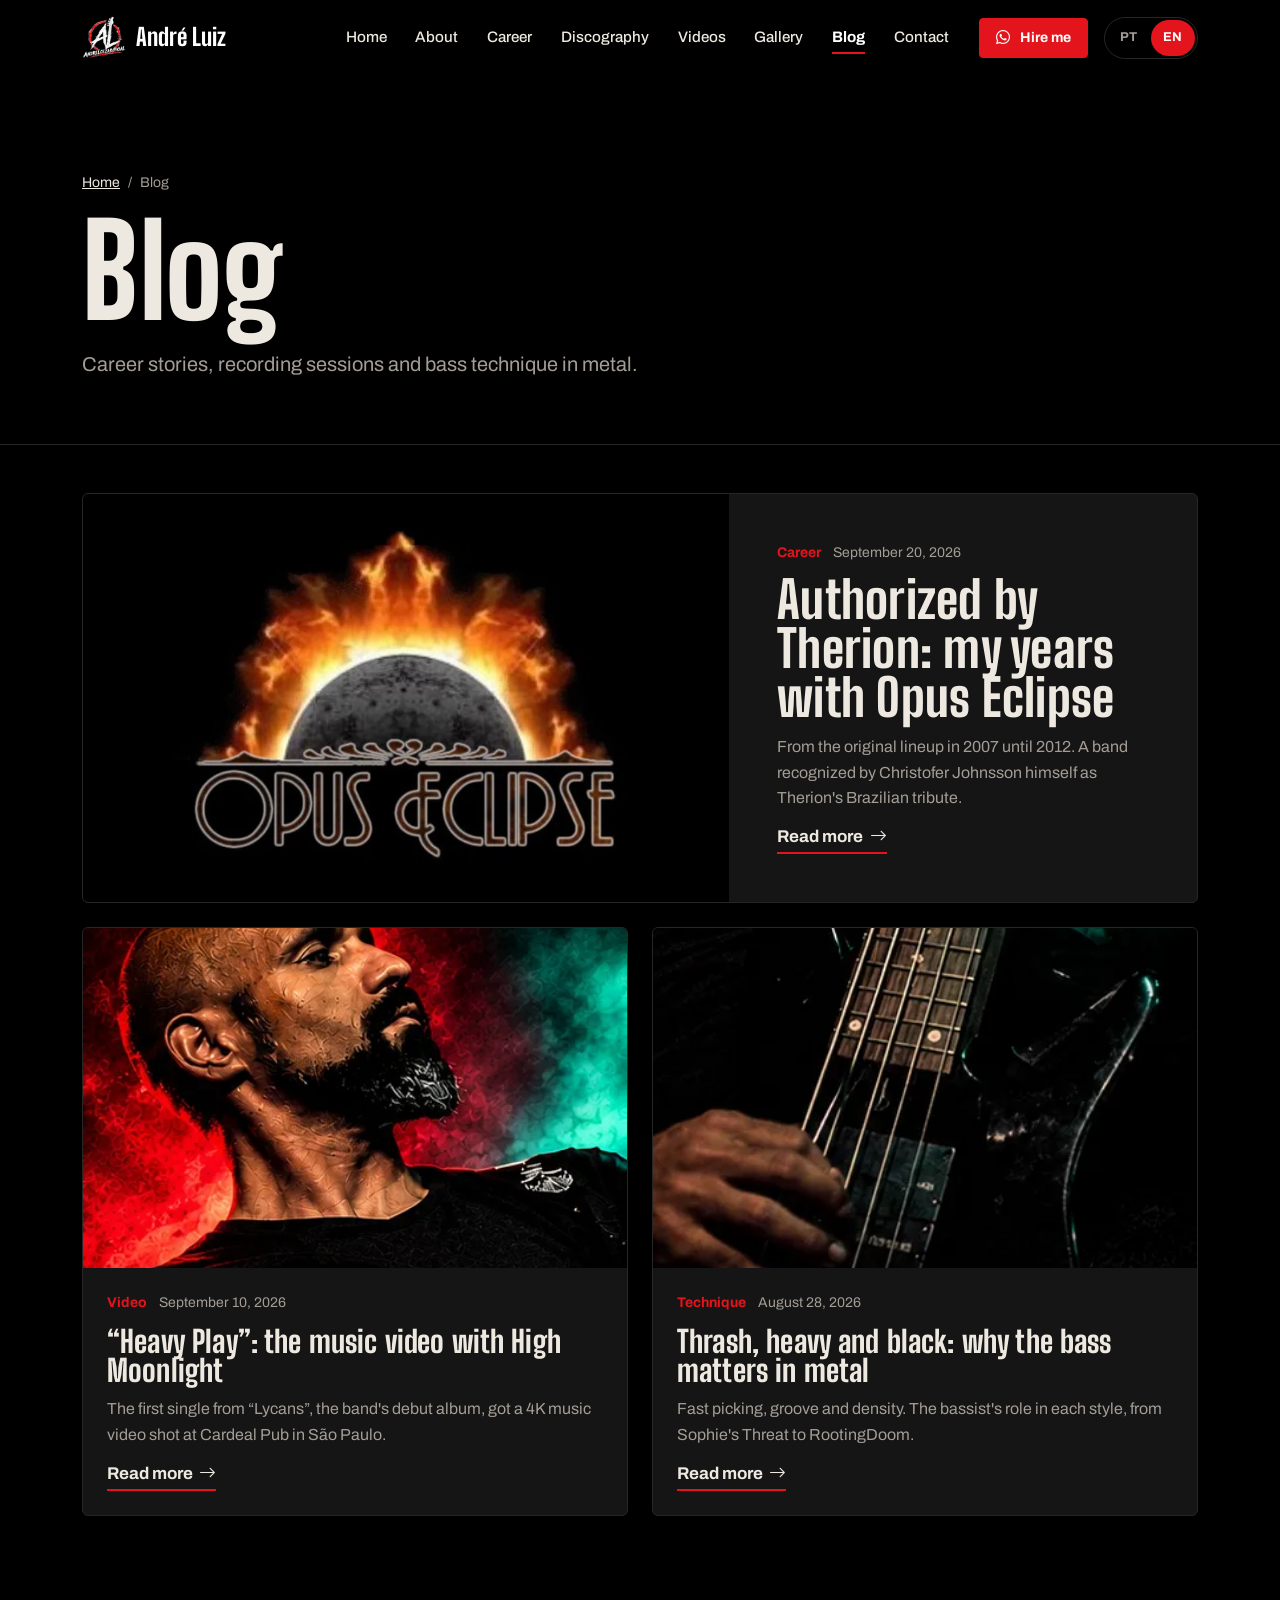
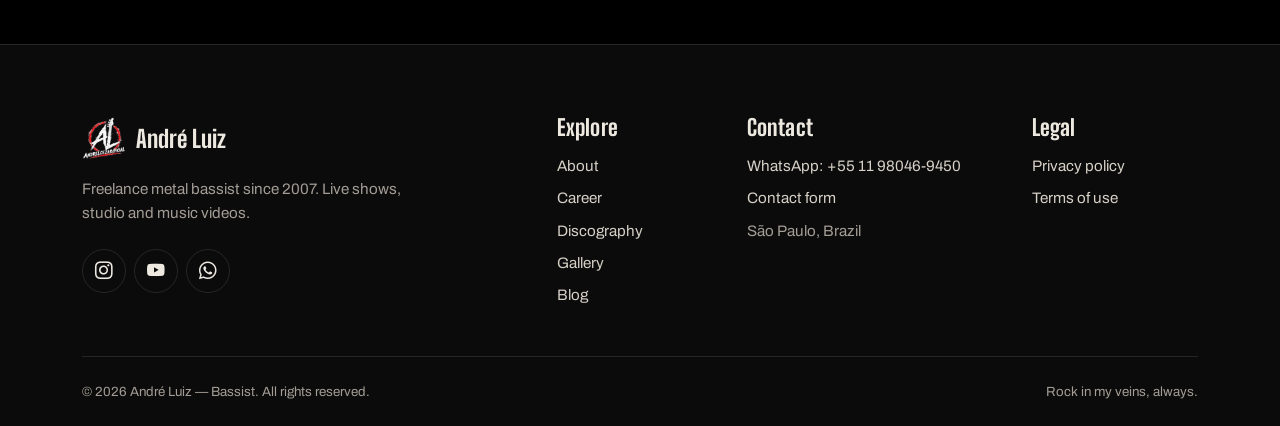
==== pages/blog.html @ c49b1505 "Opus Eclipse: gravações no Palco MP3 - Card "The Lost Horizon" ganha o botão "Ouvir no Palco MP3" / " ====
<!doctype html>
<html lang="pt-BR" data-bs-theme="dark" class="no-js">
<head>
<meta charset="utf-8">
<meta name="viewport" content="width=device-width, initial-scale=1, viewport-fit=cover">
<script>/* idioma: esconde a página só até a tradução terminar (evita piscar em português) */
(function(){try{var q=new URLSearchParams(location.search).get("lang"),s=null;try{s=localStorage.getItem("al-lang")}catch(e){}var l=q||s||((navigator.language||"").toLowerCase().indexOf("pt")===0?"pt":"en");if(l==="en"){var h=document.documentElement;h.lang="en";h.classList.add("i18n-pendente");setTimeout(function(){h.classList.remove("i18n-pendente")},2500)}}catch(e){}})();</script>
<title>Blog | André Luiz — Baixista</title>
<meta name="description" content="Histórias, bastidores e técnica de contrabaixo no metal, por André Luiz.">
<meta name="theme-color" content="#000000">
<meta name="referrer" content="strict-origin-when-cross-origin">
<link rel="canonical" href="https://www.seudominio.com.br/pages/blog.html">
<meta property="og:type" content="website">
<meta property="og:locale" content="pt_BR">
<meta property="og:site_name" content="André Luiz — Baixista">
<meta property="og:title" content="Blog | André Luiz — Baixista">
<meta property="og:description" content="Histórias, bastidores e técnica de contrabaixo no metal, por André Luiz.">
<meta property="og:url" content="https://www.seudominio.com.br/pages/blog.html">
<meta property="og:image" content="https://www.seudominio.com.br/assets/images/og-image.jpg">
<meta property="og:image:width" content="1200">
<meta property="og:image:height" content="630">
<meta name="twitter:card" content="summary_large_image">
<link rel="icon" type="image/png" href="../assets/icons/favicon.png">
<link rel="apple-touch-icon" href="../assets/icons/apple-touch-icon.png">
<link rel="stylesheet" href="../assets/vendor/bootstrap/bootstrap.min.css">
<link rel="stylesheet" href="../assets/vendor/bootstrap-icons/bootstrap-icons.min.css">
<link rel="preconnect" href="https://fonts.googleapis.com">
<link rel="preconnect" href="https://fonts.gstatic.com" crossorigin>
<link rel="stylesheet" href="https://fonts.googleapis.com/css2?family=Archivo:wght@400;500;600;700&family=Big+Shoulders+Display:wght@700;800;900&display=swap">
<link rel="stylesheet" href="../assets/css/style.css?v=20261010">
</head>
<body data-pagina="blog" data-base="../">
<a class="pular btn btn-primary" href="#conteudo">Pular para o conteúdo</a>
<nav class="navbar navbar-expand-xl fixed-top navbar-al" aria-label="Principal">
  <div class="container">
    <a class="navbar-brand" href="../index.html" aria-label="André Luiz, baixista — página inicial">
      <img src="../assets/images/logo-al-120.webp" alt="" width="44" height="44">André Luiz
    </a>
    <div class="idioma" role="group" aria-label="Idioma / Language" translate="no">
      <button type="button" data-lang="pt" lang="pt-BR" title="Português">PT</button><button type="button" data-lang="en" lang="en" title="English">EN</button>
    </div>
    <button class="navbar-toggler" type="button" data-bs-toggle="offcanvas" data-bs-target="#menu" aria-controls="menu" aria-label="Abrir menu">
      <span class="navbar-toggler-icon"></span>
    </button>
    <div class="offcanvas offcanvas-end" tabindex="-1" id="menu" aria-labelledby="menu-titulo">
      <div class="offcanvas-header">
        <h2 class="offcanvas-title h4" id="menu-titulo">Menu</h2>
        <button type="button" class="btn-close btn-close-white" data-bs-dismiss="offcanvas" aria-label="Fechar menu"></button>
      </div>
      <div class="offcanvas-body align-items-xl-center">
        <ul class="navbar-nav ms-xl-auto">
            <li class="nav-item"><a class="nav-link" href="../index.html#inicio">Início</a></li>
            <li class="nav-item"><a class="nav-link" href="../index.html#sobre">Sobre</a></li>
            <li class="nav-item"><a class="nav-link" href="../index.html#carreira">Carreira</a></li>
            <li class="nav-item"><a class="nav-link" href="../index.html#discografia">Discografia</a></li>
            <li class="nav-item"><a class="nav-link" href="../index.html#videos">Vídeos</a></li>
            <li class="nav-item"><a class="nav-link" href="../pages/galeria.html">Galeria</a></li>
            <li class="nav-item"><a class="nav-link active" href="../pages/blog.html" aria-current="page">Blog</a></li>
            <li class="nav-item"><a class="nav-link" href="../pages/contato.html">Contato</a></li>
        </ul>
        <a class="btn btn-primary btn-sm ms-xl-3 mt-4 mt-xl-0" data-whatsapp href="https://wa.me/5511980469450" target="_blank" rel="noopener"><i class="bi bi-whatsapp" aria-hidden="true"></i>Contratar</a>
      </div>
    </div>
  </div>
</nav>
<main id="conteudo">
<section class="pagina-topo">
  <div class="container">
    <nav aria-label="Você está em"><ol class="breadcrumb mb-3"><li class="breadcrumb-item"><a href="../index.html">Início</a></li><li class="breadcrumb-item active" aria-current="page">Blog</li></ol></nav>
    <h1>Blog</h1>
    <p class="lead text-secondary mt-3 mb-0" style="max-width:560px">Trajetória, bastidores de gravação e técnica de baixo no metal.</p>
  </div>
</section>
<section class="section-pad pt-5"><div class="container"><div class="row g-4" data-posts></div></div></section>
<section class="section-pad" data-artigo hidden><div class="container"></div></section>
</main>
<footer class="footer pt-5 pb-4">
  <div class="container pt-4">
    <div class="row gx-4 gy-5">
      <div class="col-lg-4">
        <a class="navbar-brand text-decoration-none" href="../index.html"><img src="../assets/images/logo-al-120.webp" alt="" width="44" height="44" loading="lazy">André Luiz</a>
        <p class="text-secondary mt-3 mb-0" style="max-width:320px">Baixista freelancer de metal desde 2007. Shows, estúdio e videoclipes.</p>
        <div class="redes d-flex gap-2 mt-4" data-redes></div>
      </div>
      <div class="col-6 col-lg-2 offset-lg-1">
        <h2>Navegue</h2>
        <ul class="list-unstyled d-grid gap-2 mb-0">
          <li><a href="../index.html#sobre">Sobre</a></li>
          <li><a href="../index.html#carreira">Carreira</a></li>
          <li><a href="../index.html#discografia">Discografia</a></li>
          <li><a href="../pages/galeria.html">Galeria</a></li>
          <li><a href="../pages/blog.html">Blog</a></li>
        </ul>
      </div>
      <div class="col-6 col-lg-3">
        <h2>Contato</h2>
        <ul class="list-unstyled d-grid gap-2 mb-0">
          <li><a data-whatsapp href="https://wa.me/5511980469450" target="_blank" rel="noopener">WhatsApp: +55 11 98046-9450</a></li>
          <li><a href="../pages/contato.html">Formulário de contato</a></li>
          <li class="text-secondary">São Paulo, SP</li>
        </ul>
      </div>
      <div class="col-6 col-lg-2">
        <h2>Legal</h2>
        <ul class="list-unstyled d-grid gap-2 mb-0">
          <li><a href="../pages/privacidade.html">Política de privacidade</a></li>
          <li><a href="../pages/termos.html">Termos de uso</a></li>
        </ul>
      </div>
    </div>
    <div class="d-flex flex-wrap justify-content-between gap-3 mt-5 pt-4 border-top text-secondary small">
      <span>© <span data-ano>2026</span> André Luiz — Baixista. Todos os direitos reservados.</span>
      <span>Rock na veia, sempre.</span>
    </div>
  </div>
</footer>
<button class="topo" type="button" aria-label="Voltar ao topo"><i class="bi bi-arrow-up" aria-hidden="true"></i></button>

<script src="../assets/vendor/bootstrap/bootstrap.bundle.min.js" defer></script>
<script src="../assets/js/i18n.js?v=20261010" defer></script>
<script src="../assets/js/data.js?v=20261010" defer></script>
<script src="../assets/js/script.js?v=20261010" defer></script>
</body>
</html>
---- assets/css/style.css ----
/* =========================================================
   André Luiz — Baixista | tema sobre Bootstrap 5.3
   Troque cores e fontes em :root. O resto herda daqui.
   ========================================================= */
:root,
[data-bs-theme="dark"] {
  --al-vermelho: #e3141b;
  --al-vermelho-escuro: #b00e14;
  --al-osso: #ede8e0;
  --al-cinza: #a39d95;
  --al-preto: #000000;
  --al-grafite: #0b0b0b;
  --al-grafite-2: #151515;
  --al-linha: #262626;
  --al-verde: #1fa393;
  --al-display: "Big Shoulders Display", "Arial Narrow", Impact, sans-serif;
  --al-texto: "Archivo", "Helvetica Neue", Helvetica, Arial, sans-serif;

  /* mapeamento para o Bootstrap */
  --bs-body-bg: var(--al-preto);
  --bs-body-bg-rgb: 0, 0, 0;
  --bs-body-color: var(--al-osso);
  --bs-body-color-rgb: 237, 232, 224;
  --bs-body-font-family: var(--al-texto);
  --bs-body-font-size: 1.0625rem;
  --bs-body-line-height: 1.6;
  --bs-secondary-color: var(--al-cinza);
  --bs-tertiary-bg: var(--al-grafite-2);
  --bs-border-color: var(--al-linha);
  --bs-primary: var(--al-vermelho);
  --bs-primary-rgb: 227, 20, 27;
  --bs-link-color: var(--al-osso);
  --bs-link-color-rgb: 237, 232, 224;
  --bs-link-hover-color: var(--al-vermelho);
  --bs-link-hover-color-rgb: 227, 20, 27;
  --bs-border-radius: .25rem;
  --bs-border-radius-lg: .375rem;
  --bs-focus-ring-color: rgba(227, 20, 27, .45);
  --bs-form-invalid-color: #ff8a8e;
  --bs-form-invalid-border-color: #ff5a5f;
  --bs-form-valid-color: #5fd1c3;
  --bs-form-valid-border-color: var(--al-verde);
  --al-header-h: 76px;
  --al-ease: cubic-bezier(.2, .7, .2, 1);
}

html { scroll-padding-top: calc(var(--al-header-h) + 8px); }
body { overflow-x: hidden; -webkit-font-smoothing: antialiased; }
img, video { max-width: 100%; height: auto; }
body.modal-open { padding-right: 0 !important; }
h1, h2, h3, h4, h5, .display-font { font-family: var(--al-display); font-weight: 800; line-height: .95; letter-spacing: .005em; }
.text-secondary { color: var(--al-cinza) !important; }
.text-vermelho { color: var(--al-vermelho) !important; }
.bg-grafite { background: var(--al-grafite) !important; }
.section-pad { padding-block: clamp(4.5rem, 10vw, 8rem); }
.titulo-secao { font-size: clamp(2.75rem, 7vw, 5.25rem); }
.traco { display: block; width: 88px; height: 6px; background: var(--al-vermelho); transform: skewX(-24deg); margin-bottom: 1.25rem; }
.lead { font-size: clamp(1.05rem, 1.6vw, 1.25rem); font-weight: 400; color: #d6d0c7; }
.pular { position: absolute; left: 1rem; top: -60px; z-index: 2000; }
.pular:focus { top: .75rem; }

/* ---------- Botões ---------- */
.btn { --bs-btn-padding-y: .8rem; --bs-btn-padding-x: 1.5rem; --bs-btn-font-weight: 700; --bs-btn-border-radius: var(--bs-border-radius); display: inline-flex; align-items: center; justify-content: center; gap: .6rem; min-height: 50px; }
.btn-sm { min-height: 40px; --bs-btn-padding-y: .45rem; --bs-btn-padding-x: 1rem; }
.btn-primary {
  --bs-btn-bg: var(--al-vermelho); --bs-btn-border-color: var(--al-vermelho);
  --bs-btn-hover-bg: var(--al-vermelho-escuro); --bs-btn-hover-border-color: var(--al-vermelho-escuro);
  --bs-btn-active-bg: #8f0b10; --bs-btn-active-border-color: #8f0b10;
  --bs-btn-focus-shadow-rgb: 227, 20, 27; --bs-btn-color: #fff; --bs-btn-hover-color: #fff; --bs-btn-active-color: #fff;
}
.btn-outline-light { --bs-btn-color: var(--al-osso); --bs-btn-border-color: var(--al-osso); --bs-btn-hover-bg: var(--al-osso); --bs-btn-hover-color: #000; --bs-btn-hover-border-color: var(--al-osso); }
.btn-dark { --bs-btn-bg: #000; --bs-btn-border-color: #000; --bs-btn-hover-bg: #1a1a1a; --bs-btn-hover-border-color: #1a1a1a; }
.link-seta { font-weight: 700; text-decoration: none; border-bottom: 2px solid var(--al-vermelho); padding-bottom: 2px; display: inline-flex; align-items: center; gap: .4rem; }
.link-seta .bi { transition: transform .25s var(--al-ease); }
.link-seta:hover .bi { transform: translateX(4px); }

/* ---------- Navbar ---------- */
.navbar-al { height: var(--al-header-h); transition: background .4s, border-color .4s, height .4s; border-bottom: 1px solid transparent; }
.navbar-al.rolado { --al-header-h: 64px; background: rgba(0, 0, 0, .9); border-color: var(--al-linha); }
/* O desfoque fica num pseudo-elemento: backdrop-filter direto na navbar prende o
   menu lateral (position: fixed) à altura da barra, e os links somem no celular. */
.navbar-al::before { content: ""; position: absolute; inset: 0; z-index: -1; pointer-events: none; opacity: 0; transition: opacity .4s; backdrop-filter: blur(10px); -webkit-backdrop-filter: blur(10px); }
.navbar-al.rolado::before { opacity: 1; }
.navbar-brand { display: flex; align-items: center; gap: .6rem; font-family: var(--al-display); font-weight: 800; font-size: 1.5rem; }
.navbar-brand img { width: 44px; height: 44px; object-fit: contain; }
.navbar-al .nav-link { position: relative; font-weight: 500; font-size: .95rem; color: var(--al-osso); padding-inline: .9rem !important; }
.navbar-al .nav-link::after { content: ""; position: absolute; left: .9rem; right: .9rem; bottom: .2rem; height: 2px; background: var(--al-vermelho); transform: scaleX(0); transform-origin: left; transition: transform .4s var(--al-ease); }
.navbar-al .nav-link:hover::after, .navbar-al .nav-link.active::after { transform: scaleX(1); }
.navbar-al .nav-link.active { color: #fff; font-weight: 700; }
.navbar-toggler { border-color: var(--al-linha); padding: .6rem .7rem; }
.navbar-toggler:focus { box-shadow: 0 0 0 .2rem var(--bs-focus-ring-color); }
.offcanvas { --bs-offcanvas-bg: var(--al-grafite); --bs-offcanvas-width: min(360px, 88vw); border-left: 1px solid var(--al-linha); }
@media (max-width: 1199.98px) { /* mesmo ponto de quebra do navbar-expand-xl */
  .offcanvas .nav-link { font-family: var(--al-display); font-size: 2rem; font-weight: 800; padding: .3rem 0 !important; }
  .offcanvas .nav-link::after { left: 0; right: auto; width: 60px; bottom: 0; }
}

/* ---------- Seletor de idioma ---------- */
.idioma { display: inline-flex; margin-left: auto; margin-right: .75rem; border: 1px solid var(--al-linha); border-radius: 999px; padding: 2px; }
.idioma button { border: 0; background: transparent; color: var(--al-cinza); font-size: .8rem; font-weight: 700; letter-spacing: .06em; padding: .35rem .7rem; min-width: 44px; min-height: 36px; border-radius: 999px; transition: background .2s, color .2s; }
.idioma button:hover { color: #fff; }
.idioma button[aria-pressed="true"] { background: var(--al-vermelho); color: #fff; }
.idioma button:focus-visible { outline: 2px solid var(--al-osso); outline-offset: 2px; }
@media (min-width: 1200px) { .idioma { order: 3; margin: 0 0 0 1rem; } }
.navbar-al > .container { flex-wrap: nowrap; }
@media (max-width: 419.98px) {
  .navbar-brand { font-size: 1.2rem; gap: .45rem; margin-right: 0; }
  .navbar-brand img { width: 36px; height: 36px; }
  .idioma { margin-right: .5rem; }
  .idioma button { min-width: 38px; padding: .3rem .5rem; }
  .navbar-toggler { padding: .5rem .55rem; }
}
/* com o inglês ativo, a página só aparece depois de traduzida (i18n.js) */
.i18n-pendente body { opacity: 0; }

/* ---------- Hero ---------- */
.hero { position: relative; min-height: 100vh; display: flex; align-items: center; overflow: hidden; padding: calc(var(--al-header-h) + 2.5rem) 0 5rem; }
@supports (min-height: 100svh) { .hero { min-height: 100svh; } }
.hero__fundo { position: absolute; inset: -8% 0 -8% 32%; will-change: transform; }
.hero__fundo img { width: 100%; height: 100%; object-fit: cover; object-position: 30% 20%; }
.hero__overlay { position: absolute; inset: 0; background: linear-gradient(90deg, #000 30%, rgba(0,0,0,.82) 50%, rgba(0,0,0,.15) 78%, rgba(0,0,0,.45) 100%), linear-gradient(0deg, #000 0%, rgba(0,0,0,0) 32%); }
.hero__conteudo { position: relative; z-index: 2; max-width: 700px; }
.hero__titulo { font-size: clamp(4.75rem, 15vw, 12.5rem); font-weight: 900; line-height: .82; text-transform: uppercase; margin: 0; }
.hero__titulo span { display: block; }
.hero__sub { font-family: var(--al-display); font-weight: 700; font-size: clamp(1.35rem, 3vw, 1.9rem); letter-spacing: .5em; margin: 1.1rem 0 1.5rem; }
.hero__risco { position: absolute; left: -5%; bottom: 5%; width: 48%; height: 18px; background: var(--al-vermelho); transform: skewX(-30deg) rotate(-4deg); clip-path: polygon(0 40%, 100% 0, 98% 100%, 3% 80%); }
.agora-tocando { display: inline-flex; align-items: center; gap: .75rem; padding: .5rem 1rem .5rem .6rem; border: 1px solid var(--al-linha); border-radius: 999px; background: rgba(21,21,21,.75); backdrop-filter: blur(6px); text-decoration: none; font-size: .9rem; margin-bottom: 1.75rem; transition: border-color .2s; }
.agora-tocando:hover { border-color: var(--al-vermelho); color: var(--al-osso); }
.agora-tocando strong { font-weight: 700; }
.eq { display: inline-flex; align-items: flex-end; gap: 3px; width: 26px; height: 26px; padding: 5px; border-radius: 50%; background: var(--al-vermelho); }
.eq i { display: block; width: 3px; background: #fff; border-radius: 1px; animation: eq 1s ease-in-out infinite; }
.eq i:nth-child(1) { height: 60%; animation-delay: -.2s; } .eq i:nth-child(2) { height: 100%; animation-delay: -.5s; } .eq i:nth-child(3) { height: 40%; animation-delay: -.8s; }
@keyframes eq { 0%, 100% { transform: scaleY(.35); } 50% { transform: scaleY(1); } }
.eq i { transform-origin: bottom; }
.entra { opacity: 0; transform: translateY(24px); animation: entrar .8s var(--al-ease) forwards; }
.entra:nth-child(2) { animation-delay: .12s; } .entra:nth-child(3) { animation-delay: .22s; } .entra:nth-child(4) { animation-delay: .32s; } .entra:nth-child(5) { animation-delay: .42s; }
@keyframes entrar { to { opacity: 1; transform: none; } }
.hero__rolar { position: absolute; bottom: 1.75rem; left: 50%; transform: translateX(-50%); z-index: 2; width: 28px; height: 44px; border: 2px solid var(--al-cinza); border-radius: 14px; }
.hero__rolar::after { content: ""; position: absolute; top: 8px; left: 50%; width: 4px; height: 8px; margin-left: -2px; background: var(--al-vermelho); border-radius: 2px; animation: rolar 1.8s var(--al-ease) infinite; }
@keyframes rolar { 0% { opacity: 0; transform: translateY(0); } 30% { opacity: 1; } 100% { opacity: 0; transform: translateY(14px); } }
@media (max-width: 767.98px) {
  .hero { align-items: flex-end; }
  .hero__fundo { inset: 0 0 30% 0; }
  .hero__overlay { background: linear-gradient(0deg, #000 40%, rgba(0,0,0,.55) 70%, rgba(0,0,0,.3) 100%); }
  .hero__risco { width: 80%; bottom: 2%; }
  .hero__rolar { display: none; }
  .hero .btn { width: 100%; }
}

/* ---------- Números ---------- */
.numeros { border-block: 1px solid var(--al-linha); background: var(--al-grafite); }
.numero { padding: 2rem 1rem; text-align: left; }
.numero strong { display: block; font-family: var(--al-display); font-weight: 900; font-size: clamp(2.75rem, 5vw, 4rem); line-height: .9; }
.numero span { font-size: .95rem; color: var(--al-cinza); }
.numeros .col + .col .numero { border-left: 1px solid var(--al-linha); padding-left: 1.5rem; }
@media (max-width: 767.98px) { .numeros .col:nth-child(3) .numero { border-left: 0; padding-left: 1rem; } .numeros .col:nth-child(n+3) .numero { border-top: 1px solid var(--al-linha); } }

/* ---------- Sobre ---------- */
.retrato { position: relative; max-width: 460px; width: calc(100% - 32px); margin-inline: auto; }
.retrato img { width: 100%; aspect-ratio: 1; object-fit: cover; border-radius: 50%; }
.retrato::before { content: ""; position: absolute; inset: -14px; border-radius: 50%; border: 2px dashed rgba(227, 20, 27, .5); }
.selo-therion { display: flex; gap: 1rem; align-items: flex-start; padding: 1.25rem 1.4rem; border: 1px solid var(--al-linha); border-left: 0; background: linear-gradient(90deg, rgba(227,20,27,.14), transparent 70%); border-radius: var(--bs-border-radius); }
.selo-therion .bi { font-size: 1.8rem; color: var(--al-vermelho); line-height: 1; }

/* ---------- Linha do tempo ---------- */
.timeline { position: relative; list-style: none; margin: 0; padding: 0; }
.timeline::before { content: ""; position: absolute; top: .5rem; bottom: .5rem; left: 11px; width: 2px; background: linear-gradient(var(--al-vermelho), var(--al-linha)); }
.timeline li { position: relative; padding-left: 3rem; padding-bottom: 2.25rem; }
.timeline li:last-child { padding-bottom: 0; }
.timeline li::before { content: ""; position: absolute; left: 4px; top: .35rem; width: 16px; height: 16px; border-radius: 50%; background: #000; border: 3px solid var(--al-vermelho); }
.timeline__quando { font-family: var(--al-display); font-weight: 800; font-size: 1.15rem; color: var(--al-vermelho); letter-spacing: .02em; }
.timeline h3 { font-size: 2rem; margin: .2rem 0 .4rem; }
.timeline p { color: var(--al-cinza); margin: 0; max-width: 560px; }
@media (min-width: 992px) {
  .timeline::before { left: 50%; margin-left: -1px; }
  .timeline li { width: 50%; padding-left: 0; padding-right: 3rem; text-align: right; }
  .timeline li::before { left: auto; right: -8px; }
  .timeline li:nth-child(even) { margin-left: 50%; padding-left: 3rem; padding-right: 0; text-align: left; }
  .timeline li:nth-child(even)::before { right: auto; left: -8px; }
  .timeline li:nth-child(odd) p { margin-left: auto; }
}

/* ---------- Discografia ---------- */
.lancamento { height: 100%; background: var(--al-grafite-2); border: 1px solid var(--al-linha); border-radius: var(--bs-border-radius-lg); overflow: hidden; display: flex; flex-direction: column; transition: border-color .2s, transform .4s var(--al-ease); }
.lancamento:hover { border-color: #4a4a4a; transform: translateY(-4px); }
.capa { position: relative; aspect-ratio: 1; overflow: hidden; background: var(--cor, #222); }
.capa__disco { position: absolute; top: 12%; right: 6%; width: 76%; aspect-ratio: 1; border-radius: 50%; background: repeating-radial-gradient(circle, #111 0 2px, #1c1c1c 2px 4px); box-shadow: 0 10px 30px rgba(0,0,0,.6); transition: transform .7s var(--al-ease); }
.capa__disco::after { content: ""; position: absolute; inset: 36%; border-radius: 50%; background: var(--al-vermelho); box-shadow: inset 0 0 0 6px rgba(0,0,0,.25); }
.capa__disco::before { content: ""; position: absolute; inset: 48.5%; border-radius: 50%; background: #000; z-index: 1; }
.capa--foto img { width: 100%; height: 100%; object-fit: cover; display: block; transition: transform .7s var(--al-ease); }
.lancamento:hover .capa--foto img { transform: scale(1.04); }
.lancamento:hover .capa__disco { transform: translateX(14%) rotate(40deg); }
.capa__frente { position: absolute; inset: 0 30% 0 0; background: linear-gradient(160deg, var(--cor, #333), #050505 85%); padding: 1.25rem; display: flex; flex-direction: column; justify-content: space-between; box-shadow: 12px 0 30px rgba(0,0,0,.55); z-index: 1; }
.capa__frente .bi { font-size: 1.6rem; color: rgba(255,255,255,.85); }
.capa__frente strong { font-family: var(--al-display); font-weight: 900; font-size: clamp(2rem, 3.2vw, 2.6rem); line-height: .9; text-transform: uppercase; }
.capa__frente small { color: rgba(237,232,224,.75); font-size: .8rem; }
.lancamento__corpo { padding: 1.5rem; display: flex; flex-direction: column; gap: .6rem; flex: 1; }
.lancamento__meta { display: flex; gap: .5rem; flex-wrap: wrap; }
.badge-al { background: rgba(227,20,27,.15); color: #ff8a8e; border: 1px solid rgba(227,20,27,.35); font-weight: 600; font-size: .78rem; padding: .35em .65em; border-radius: 999px; }
.badge-ano { background: transparent; color: var(--al-cinza); border: 1px solid var(--al-linha); font-weight: 500; font-size: .78rem; padding: .35em .65em; border-radius: 999px; }
.lancamento h3 { font-size: 2rem; margin: .2rem 0 0; }
.lancamento p { color: var(--al-cinza); font-size: .95rem; flex: 1; margin: 0; }
.lancamento .btn { align-self: flex-start; }

/* ---------- Estilos (faixa) ---------- */
.generos { padding-block: clamp(3.5rem, 8vw, 6rem); overflow: hidden; border-block: 1px solid var(--al-linha); }
.generos__linha { display: flex; gap: .3em; white-space: nowrap; font-family: var(--al-display); font-weight: 900; font-size: clamp(4.5rem, 13vw, 11rem); line-height: .9; text-transform: uppercase; will-change: transform; }
.generos__linha .vazado { color: transparent; -webkit-text-stroke: 2px var(--al-vermelho); }
.generos__linha .verm { color: var(--al-vermelho); }

/* ---------- Serviços ---------- */
.servico { height: 100%; background: var(--al-grafite-2); border: 1px solid var(--al-linha); border-radius: var(--bs-border-radius-lg); padding: 2rem 1.75rem; display: flex; flex-direction: column; gap: 1rem; transition: transform .45s var(--al-ease), border-color .2s, box-shadow .45s; }
.servico:hover { transform: translateY(-6px); border-color: var(--al-vermelho); box-shadow: 0 18px 40px -20px rgba(227,20,27,.45); }
.servico__icone { width: 56px; height: 56px; border-radius: 50%; display: grid; place-items: center; background: rgba(227,20,27,.12); color: var(--al-vermelho); font-size: 1.5rem; transition: transform .45s var(--al-ease), background .2s, color .2s; }
.servico:hover .servico__icone { transform: rotate(-10deg) scale(1.08); background: var(--al-vermelho); color: #fff; }
.servico h3 { font-size: 1.9rem; margin: 0; }
.servico p { color: var(--al-cinza); font-size: 1rem; flex: 1; margin: 0; }

/* ---------- Depoimentos ---------- */
.depoimento { height: 100%; margin: 0; background: var(--al-grafite-2); border: 1px solid var(--al-linha); border-left: 3px solid var(--al-vermelho); border-radius: var(--bs-border-radius-lg); padding: 2rem 1.75rem; display: flex; flex-direction: column; gap: 1.25rem; }
.depoimentos--unico > .col { max-width: 860px; }
.depoimento__aspas { color: var(--al-vermelho); font-size: 2.5rem; line-height: 1; }
.depoimento blockquote p { font-size: 1.15rem; line-height: 1.6; margin: 0; }
.depoimento__traducao { color: var(--al-cinza); font-size: .95rem; font-style: italic; margin: 0; padding-top: 1rem; border-top: 1px solid var(--al-linha); }
.depoimento__breve { color: var(--al-cinza); font-size: 1.15rem; font-style: italic; margin: 0; }
.depoimento--breve { border-left-style: dashed; }
.depoimento__autor { display: flex; align-items: center; gap: .9rem; margin-top: auto; }
.depoimento__autor img, .depoimento__inicial { width: 56px; height: 56px; border-radius: 50%; object-fit: cover; flex-shrink: 0; }
.depoimento__inicial { display: grid; place-items: center; background: rgba(227,20,27,.12); color: var(--al-vermelho); font-family: var(--al-display); font-weight: 800; font-size: 1.6rem; }

/* ---------- Vídeos ---------- */
.video-capa { position: relative; display: block; width: 100%; aspect-ratio: 16 / 9; overflow: hidden; border: 0; padding: 0; border-radius: var(--bs-border-radius-lg); background: #000; }
.video-capa img { width: 100%; height: 100%; object-fit: cover; opacity: .75; transition: opacity .4s, transform .7s var(--al-ease); }
.video-capa:hover img { opacity: .9; transform: scale(1.03); }
.video-capa .play { position: absolute; left: 50%; top: 50%; transform: translate(-50%, -50%); width: clamp(72px, 9vw, 104px); height: clamp(72px, 9vw, 104px); border-radius: 50%; background: var(--al-vermelho); display: grid; place-items: center; font-size: clamp(2rem, 3.4vw, 2.8rem); color: #fff; transition: transform .45s var(--al-ease), box-shadow .45s; }
.video-capa .play .bi { margin-left: 6%; }
.video-capa:hover .play { transform: translate(-50%, -50%) scale(1.1); box-shadow: 0 0 0 14px rgba(227,20,27,.18); }
.creditos { list-style: none; padding: 0; margin: 0; display: grid; gap: .4rem; font-size: .95rem; }
.creditos span { color: var(--al-cinza); }
.canal { border: 1px solid var(--al-linha); border-radius: var(--bs-border-radius-lg); background: var(--al-grafite-2); padding: 1.75rem 2rem; }
.canal strong { font-family: var(--al-display); font-size: 1.9rem; display: block; }

/* ---------- Galeria ---------- */
.filtros .btn { --bs-btn-padding-y: .4rem; --bs-btn-padding-x: 1.1rem; min-height: 44px; border-radius: 999px; font-weight: 500; }
.filtros .btn[aria-pressed="true"] { background: var(--al-osso); color: #000; border-color: var(--al-osso); font-weight: 700; }
.galeria { display: grid; grid-template-columns: repeat(4, minmax(0, 1fr)); grid-auto-rows: 240px; grid-auto-flow: dense; gap: 12px; }
.foto { position: relative; overflow: hidden; border-radius: var(--bs-border-radius-lg); background: var(--al-grafite-2); padding: 0; border: 0; text-align: left; color: var(--al-osso); }
.foto--alta { grid-row: span 2; } .foto--larga { grid-column: span 2; }
.foto img { width: 100%; height: 100%; object-fit: cover; transition: transform .7s var(--al-ease); }
.foto__info { position: absolute; inset: auto 0 0 0; padding: 1.25rem; background: linear-gradient(0deg, rgba(0,0,0,.9), rgba(0,0,0,0)); transform: translateY(12px); opacity: 0; transition: opacity .4s, transform .4s var(--al-ease); }
.foto__info strong { display: block; font-family: var(--al-display); font-size: 1.6rem; font-weight: 800; }
.foto__info span { font-size: .875rem; color: var(--al-cinza); }
.foto:hover img, .foto:focus-visible img { transform: scale(1.06); }
.foto:hover .foto__info, .foto:focus-visible .foto__info { opacity: 1; transform: none; }
.foto.d-none { display: none; }
@media (hover: none) { .foto__info { opacity: 1; transform: none; } }
@media (max-width: 1199.98px) { .galeria { grid-template-columns: repeat(3, minmax(0, 1fr)); } }
@media (max-width: 767.98px) { .galeria { grid-template-columns: repeat(2, minmax(0, 1fr)); grid-auto-rows: 180px; gap: 8px; } }

/* ---------- Modais ---------- */
.modal-content { background: transparent; border: 0; }
.modal-backdrop { --bs-backdrop-opacity: .94; }
.modal-fechar { position: fixed; top: 1.25rem; right: 1.25rem; z-index: 1060; width: 52px; height: 52px; border-radius: 50%; border: 1px solid var(--al-linha); background: rgba(20,20,20,.85); color: #fff; display: grid; place-items: center; font-size: 1.25rem; transition: background .2s, border-color .2s; }
.modal-fechar:hover { background: var(--al-vermelho); border-color: var(--al-vermelho); }
#lightbox .carousel-item img { max-height: 78vh; width: auto; max-width: 100%; margin-inline: auto; object-fit: contain; border-radius: var(--bs-border-radius); }
#lightbox .carousel-caption { position: static; padding: 1rem 0 0; }
#lightbox .carousel-caption strong { font-family: var(--al-display); font-size: 1.6rem; display: block; }
#lightbox .carousel-caption span { color: var(--al-cinza); font-size: .9rem; }
#lightbox .carousel-control-prev, #lightbox .carousel-control-next { width: 64px; opacity: 1; }
#lightbox .carousel-control-prev-icon, #lightbox .carousel-control-next-icon { width: 52px; height: 52px; border-radius: 50%; background-color: rgba(20,20,20,.85); background-size: 45%; border: 1px solid var(--al-linha); }
#lightbox .carousel-control-prev:hover .carousel-control-prev-icon, #lightbox .carousel-control-next:hover .carousel-control-next-icon { background-color: var(--al-vermelho); }
.ratio iframe, .ratio video { border: 0; }

/* ---------- Blog ---------- */
.post { height: 100%; display: flex; flex-direction: column; background: var(--al-grafite-2); border: 1px solid var(--al-linha); border-radius: var(--bs-border-radius-lg); overflow: hidden; transition: border-color .2s, transform .45s var(--al-ease); }
.post:hover { border-color: #4a4a4a; transform: translateY(-4px); }
.post__capa { aspect-ratio: 16 / 10; overflow: hidden; display: block; }
.post__capa img { width: 100%; height: 100%; object-fit: cover; transition: transform .7s var(--al-ease); }
.post:hover .post__capa img { transform: scale(1.05); }
.post__corpo { padding: 1.5rem; display: flex; flex-direction: column; gap: .75rem; flex: 1; }
.post__meta { display: flex; gap: .75rem; align-items: center; font-size: .875rem; color: var(--al-cinza); }
.post__cat { color: var(--al-vermelho); font-weight: 700; }
.post h3 { font-size: 1.9rem; margin: 0; }
.post p { color: var(--al-cinza); font-size: 1rem; flex: 1; margin: 0; }
@media (min-width: 992px) {
  .post--destaque { flex-direction: row; }
  .post--destaque .post__capa { flex: 0 0 58%; aspect-ratio: auto; min-height: 380px; }
  .post--destaque .post__corpo { padding: 3rem; justify-content: center; }
  .post--destaque h3 { font-size: 3.2rem; }
}
.artigo { max-width: 760px; margin-inline: auto; }
.artigo h1 { font-size: clamp(2.75rem, 7vw, 4.75rem); margin-top: 1rem; }
.artigo__fonte { margin-top: 2.5rem; padding-top: 1rem; border-top: 1px solid var(--al-linha); color: var(--al-cinza); font-size: .9rem; }
.artigo__capa { width: 100%; aspect-ratio: 16 / 9; object-fit: cover; border-radius: var(--bs-border-radius-lg); margin: 2rem 0; }
.artigo__texto { display: flex; flex-direction: column; gap: 1.25rem; font-size: 1.15rem; line-height: 1.75; color: #d6d0c7; }

/* ---------- CTA ---------- */
.cta { position: relative; overflow: hidden; background: var(--al-vermelho); color: #fff; }
.cta::before { content: ""; position: absolute; right: -4%; top: -25%; width: 52%; height: 150%; background: url("../images/logo-al.webp") center / contain no-repeat; opacity: .14; mix-blend-mode: multiply; transform: rotate(-8deg); pointer-events: none; }
.cta h2 { font-size: clamp(3.25rem, 9vw, 7rem); }
.cta .btn-outline-light { --bs-btn-color: #fff; --bs-btn-border-color: #fff; --bs-btn-hover-color: var(--al-vermelho-escuro); --bs-btn-hover-bg: #fff; }
.cta :focus-visible { outline: 2px solid #fff; outline-offset: 3px; }

/* ---------- Formulário ---------- */
.form-control, .form-select { background-color: var(--al-grafite-2); border-color: #3a3a3a; color: var(--al-osso); min-height: 52px; padding: .8rem 1rem; }
.form-control:focus, .form-select:focus { background-color: var(--al-grafite-2); color: var(--al-osso); border-color: var(--al-osso); box-shadow: 0 0 0 .2rem rgba(237,232,224,.15); }
.form-control::placeholder { color: #7c766f; }
.form-label { font-weight: 700; font-size: .95rem; }
.form-check-input { width: 1.25em; height: 1.25em; background-color: var(--al-grafite-2); border-color: #555; }
.form-check-input:checked { background-color: var(--al-vermelho); border-color: var(--al-vermelho); }
textarea.form-control { min-height: 160px; }
.contato-lista a { display: inline-flex; align-items: center; gap: .85rem; text-decoration: none; font-size: 1.1rem; }
.contato-lista a:hover { color: var(--al-vermelho); }
.contato-lista .bi { font-size: 1.35rem; }
.alert { --bs-alert-border-radius: var(--bs-border-radius); }
.alert-info { --bs-alert-bg: var(--al-grafite-2); --bs-alert-border-color: #555; --bs-alert-color: var(--al-osso); }
.alert-success { --bs-alert-bg: rgba(31,163,147,.12); --bs-alert-border-color: var(--al-verde); --bs-alert-color: var(--al-osso); }
.alert-danger { --bs-alert-bg: rgba(255,90,95,.1); --bs-alert-border-color: #ff5a5f; --bs-alert-color: var(--al-osso); }
.alert a { color: #fff; font-weight: 700; }

/* ---------- Footer ---------- */
.footer { background: var(--al-grafite); border-top: 1px solid var(--al-linha); font-size: .95rem; }
.footer h2 { font-size: 1.4rem; margin-bottom: 1rem; }
.footer ul a { text-decoration: none; color: #d6d0c7; }
.footer ul a:hover { color: var(--al-vermelho); }
.redes a { width: 44px; height: 44px; border-radius: 50%; border: 1px solid var(--al-linha); display: grid; place-items: center; font-size: 1.1rem; text-decoration: none; transition: background .2s, border-color .2s; }
.redes a:hover { background: var(--al-vermelho); border-color: var(--al-vermelho); color: #fff; }
.topo { position: fixed; right: 1.25rem; bottom: 1.25rem; z-index: 1020; width: 52px; height: 52px; border-radius: 50%; border: 0; background: var(--al-vermelho); color: #fff; display: grid; place-items: center; font-size: 1.25rem; opacity: 0; visibility: hidden; transform: translateY(12px); transition: opacity .4s, transform .4s var(--al-ease), visibility .4s; }
.topo.visivel { opacity: 1; visibility: visible; transform: none; }

/* ---------- Páginas internas ---------- */
.pagina-topo { padding: calc(var(--al-header-h) + clamp(3.5rem, 8vw, 6rem)) 0 clamp(2.5rem, 6vw, 4rem); border-bottom: 1px solid var(--al-linha); }
.pagina-topo h1 { font-size: clamp(2.75rem, 10vw, 8rem); overflow-wrap: break-word; hyphens: auto; }
.breadcrumb { --bs-breadcrumb-divider-color: var(--al-cinza); --bs-breadcrumb-item-active-color: var(--al-cinza); font-size: .875rem; }
.texto-legal { max-width: 760px; color: #d6d0c7; }
.texto-legal h2 { font-size: 2rem; margin: 2rem 0 .75rem; color: var(--al-osso); }

/* ---------- Scroll reveal ---------- */
.revelar { opacity: 0; transform: translateY(28px); transition: opacity .7s var(--al-ease), transform .7s var(--al-ease); }
.revelar.visivel { opacity: 1; transform: none; }
.no-js .revelar { opacity: 1; transform: none; }

@media (prefers-reduced-motion: reduce) {
  *, *::before, *::after { animation-duration: .01ms !important; animation-iteration-count: 1 !important; transition-duration: .01ms !important; scroll-behavior: auto !important; }
  .entra, .revelar { opacity: 1; transform: none; }
  .hero__fundo, .generos__linha { transform: none !important; }
}
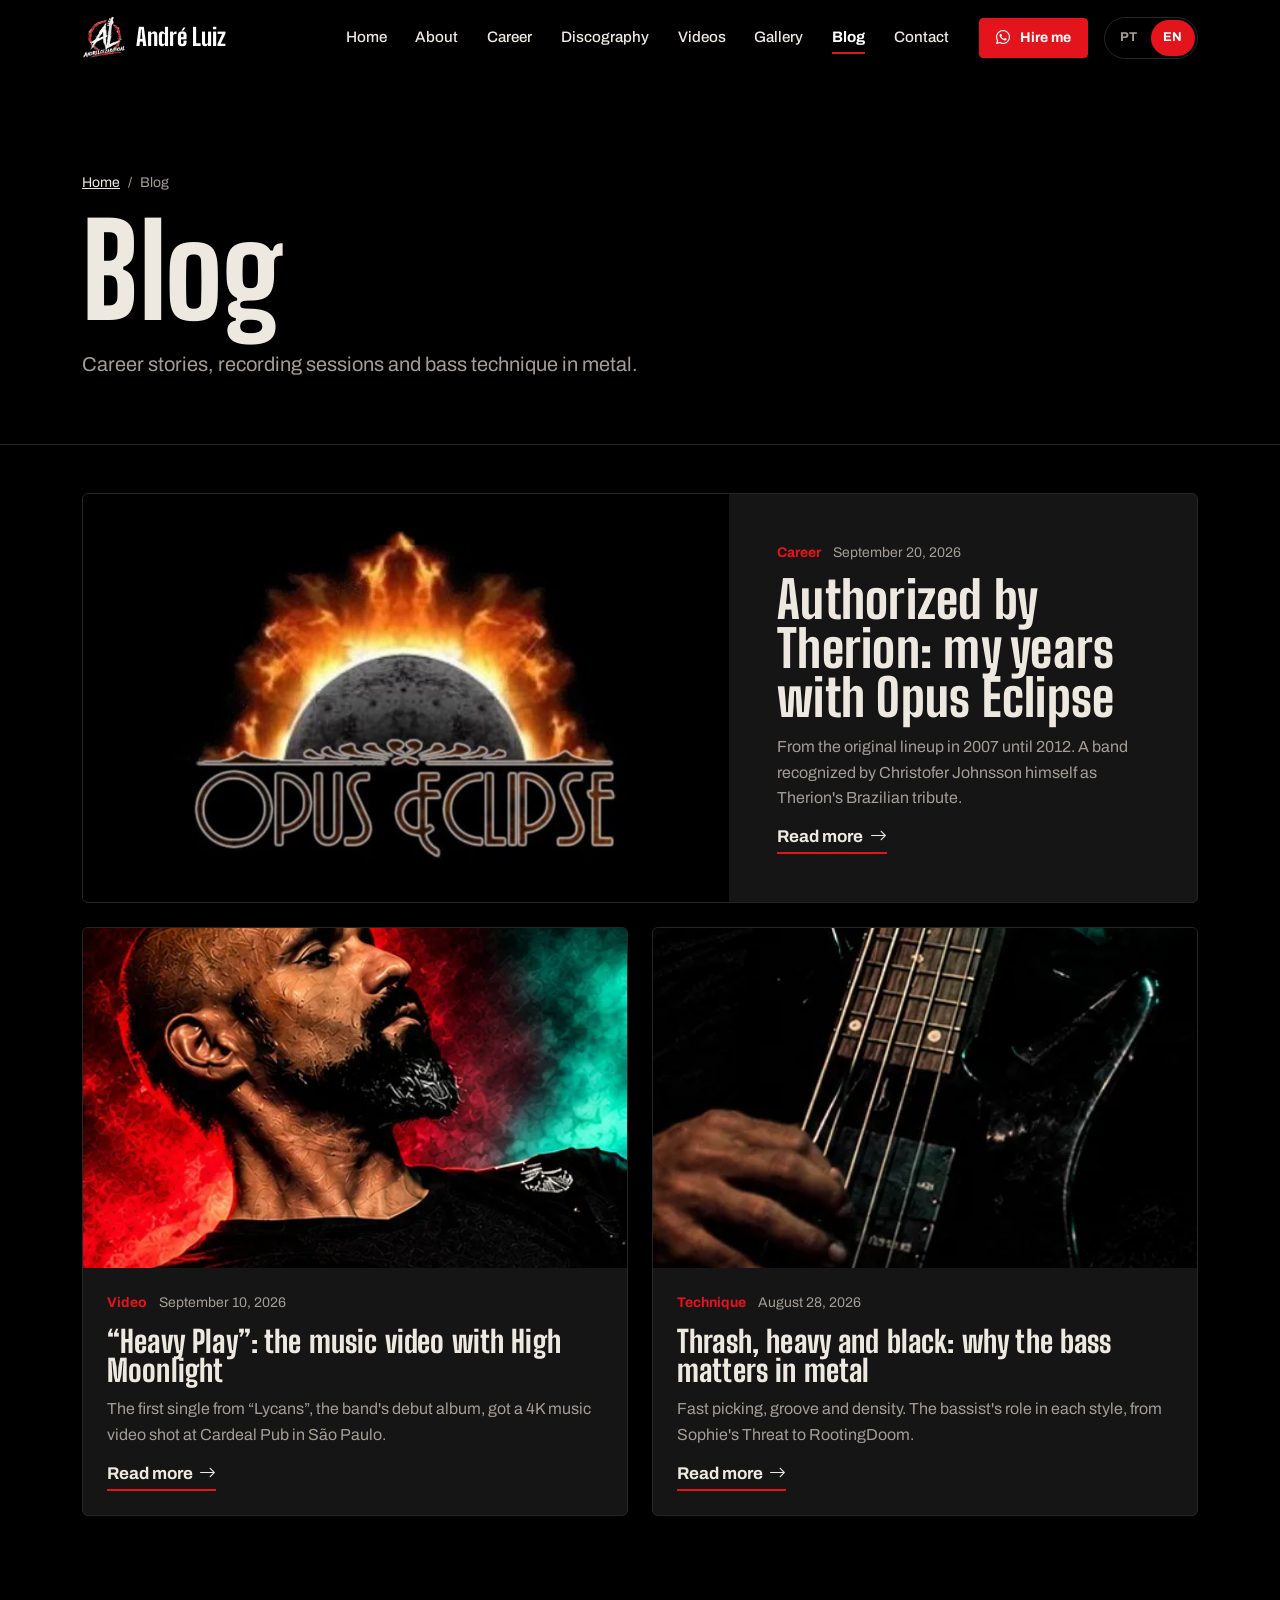
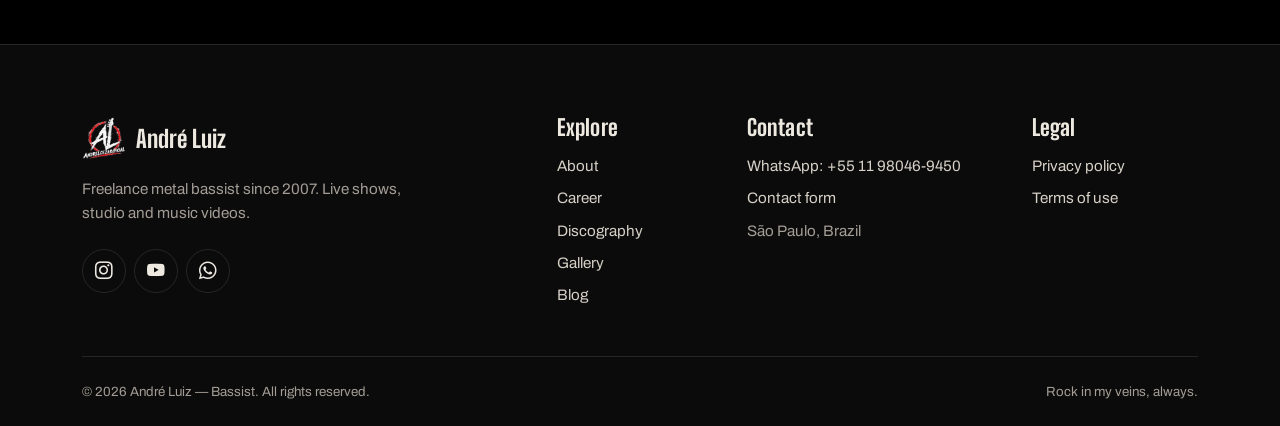
==== commit c30c990d: "Vídeos: capas personalizadas de Opus Eclipse e Noctra; play no canto - Miniaturas próprias (WebP 128" ====
--- a/pages/blog.html
+++ b/pages/blog.html
@@ -27,7 +27,7 @@
 <link rel="preconnect" href="https://fonts.googleapis.com">
 <link rel="preconnect" href="https://fonts.gstatic.com" crossorigin>
 <link rel="stylesheet" href="https://fonts.googleapis.com/css2?family=Archivo:wght@400;500;600;700&family=Big+Shoulders+Display:wght@700;800;900&display=swap">
-<link rel="stylesheet" href="../assets/css/style.css?v=20261010">
+<link rel="stylesheet" href="../assets/css/style.css?v=20261011">
 </head>
 <body data-pagina="blog" data-base="../">
 <a class="pular btn btn-primary" href="#conteudo">Pular para o conteúdo</a>
@@ -117,8 +117,8 @@
 <button class="topo" type="button" aria-label="Voltar ao topo"><i class="bi bi-arrow-up" aria-hidden="true"></i></button>
 
 <script src="../assets/vendor/bootstrap/bootstrap.bundle.min.js" defer></script>
-<script src="../assets/js/i18n.js?v=20261010" defer></script>
-<script src="../assets/js/data.js?v=20261010" defer></script>
-<script src="../assets/js/script.js?v=20261010" defer></script>
+<script src="../assets/js/i18n.js?v=20261011" defer></script>
+<script src="../assets/js/data.js?v=20261011" defer></script>
+<script src="../assets/js/script.js?v=20261011" defer></script>
 </body>
 </html>
--- a/assets/css/style.css
+++ b/assets/css/style.css
@@ -230,11 +230,13 @@
 
 /* ---------- Vídeos ---------- */
 .video-capa { position: relative; display: block; width: 100%; aspect-ratio: 16 / 9; overflow: hidden; border: 0; padding: 0; border-radius: var(--bs-border-radius-lg); background: #000; }
-.video-capa img { width: 100%; height: 100%; object-fit: cover; opacity: .75; transition: opacity .4s, transform .7s var(--al-ease); }
-.video-capa:hover img { opacity: .9; transform: scale(1.03); }
-.video-capa .play { position: absolute; left: 50%; top: 50%; transform: translate(-50%, -50%); width: clamp(72px, 9vw, 104px); height: clamp(72px, 9vw, 104px); border-radius: 50%; background: var(--al-vermelho); display: grid; place-items: center; font-size: clamp(2rem, 3.4vw, 2.8rem); color: #fff; transition: transform .45s var(--al-ease), box-shadow .45s; }
+.video-capa img { width: 100%; height: 100%; object-fit: cover; opacity: .9; transition: opacity .4s, transform .7s var(--al-ease); }
+.video-capa:hover img { opacity: 1; transform: scale(1.03); }
+/* botão de play no canto: não cobre o texto das capas (títulos ficam à esquerda/centro) */
+.video-capa .play { position: absolute; right: 4%; bottom: 7%; width: clamp(56px, 6vw, 80px); height: clamp(56px, 6vw, 80px); border-radius: 50%; background: var(--al-vermelho); display: grid; place-items: center; font-size: clamp(1.6rem, 2.4vw, 2.2rem); color: #fff; box-shadow: 0 6px 20px rgba(0,0,0,.5); transition: transform .45s var(--al-ease), box-shadow .45s; }
 .video-capa .play .bi { margin-left: 6%; }
-.video-capa:hover .play { transform: translate(-50%, -50%) scale(1.1); box-shadow: 0 0 0 14px rgba(227,20,27,.18); }
+.video-capa:hover .play { transform: scale(1.1); box-shadow: 0 0 0 12px rgba(227,20,27,.18); }
+[data-videos-lista] .video-capa .play { width: 48px; height: 48px; font-size: 1.4rem; right: 3%; bottom: 6%; }
 .creditos { list-style: none; padding: 0; margin: 0; display: grid; gap: .4rem; font-size: .95rem; }
 .creditos span { color: var(--al-cinza); }
 .canal { border: 1px solid var(--al-linha); border-radius: var(--bs-border-radius-lg); background: var(--al-grafite-2); padding: 1.75rem 2rem; }
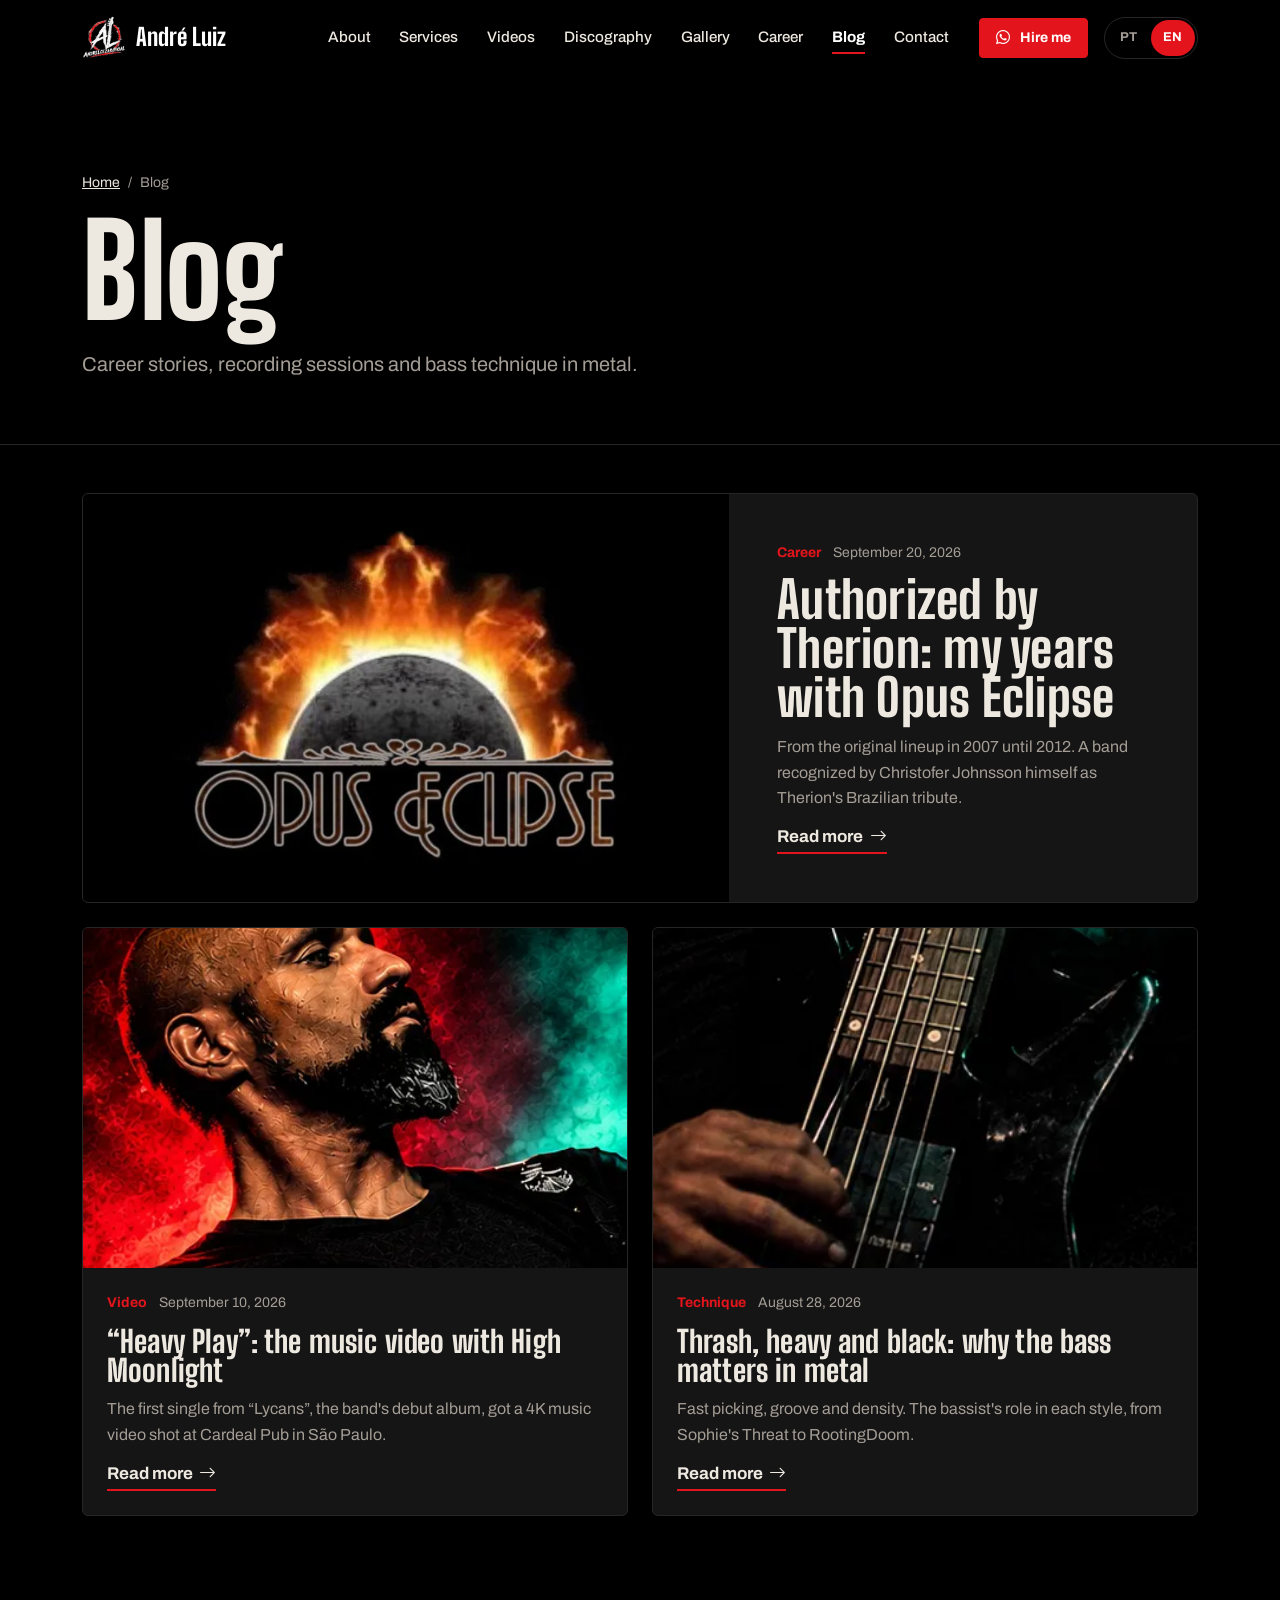
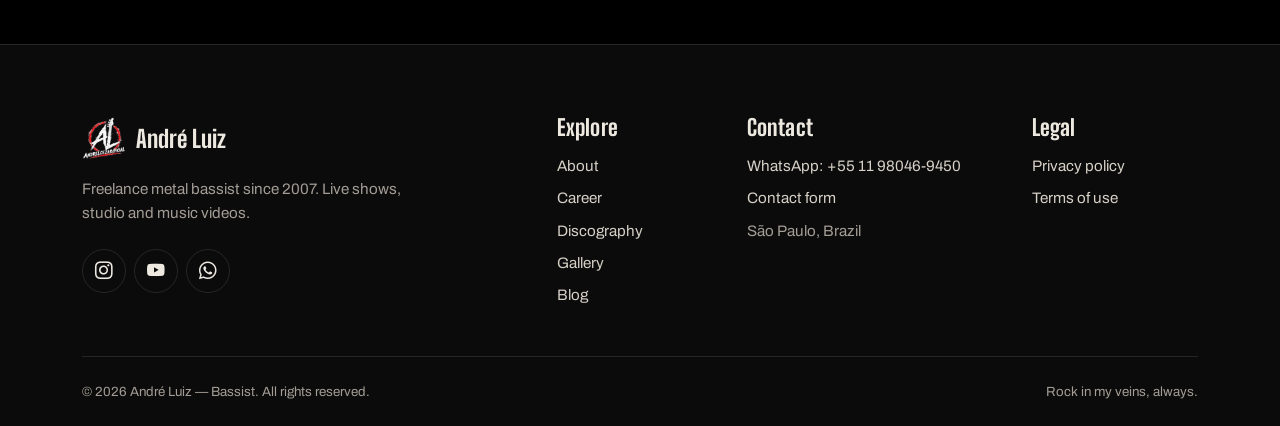
==== commit bc598e0b: "Página inicial reorganizada: ordem de venda, galeria e carreira enxutas - Nova ordem: Sobre → Serviç" ====
--- a/pages/blog.html
+++ b/pages/blog.html
@@ -27,7 +27,7 @@
 <link rel="preconnect" href="https://fonts.googleapis.com">
 <link rel="preconnect" href="https://fonts.gstatic.com" crossorigin>
 <link rel="stylesheet" href="https://fonts.googleapis.com/css2?family=Archivo:wght@400;500;600;700&family=Big+Shoulders+Display:wght@700;800;900&display=swap">
-<link rel="stylesheet" href="../assets/css/style.css?v=20261011">
+<link rel="stylesheet" href="../assets/css/style.css?v=20261012">
 </head>
 <body data-pagina="blog" data-base="../">
 <a class="pular btn btn-primary" href="#conteudo">Pular para o conteúdo</a>
@@ -49,12 +49,12 @@
       </div>
       <div class="offcanvas-body align-items-xl-center">
         <ul class="navbar-nav ms-xl-auto">
-            <li class="nav-item"><a class="nav-link" href="../index.html#inicio">Início</a></li>
             <li class="nav-item"><a class="nav-link" href="../index.html#sobre">Sobre</a></li>
+            <li class="nav-item"><a class="nav-link" href="../index.html#servicos">Serviços</a></li>
+            <li class="nav-item"><a class="nav-link" href="../index.html#videos">Vídeos</a></li>
+            <li class="nav-item"><a class="nav-link" href="../index.html#discografia">Discografia</a></li>
+            <li class="nav-item"><a class="nav-link" href="../pages/galeria.html">Galeria</a></li>
             <li class="nav-item"><a class="nav-link" href="../index.html#carreira">Carreira</a></li>
-            <li class="nav-item"><a class="nav-link" href="../index.html#discografia">Discografia</a></li>
-            <li class="nav-item"><a class="nav-link" href="../index.html#videos">Vídeos</a></li>
-            <li class="nav-item"><a class="nav-link" href="../pages/galeria.html">Galeria</a></li>
             <li class="nav-item"><a class="nav-link active" href="../pages/blog.html" aria-current="page">Blog</a></li>
             <li class="nav-item"><a class="nav-link" href="../pages/contato.html">Contato</a></li>
         </ul>
@@ -117,8 +117,8 @@
 <button class="topo" type="button" aria-label="Voltar ao topo"><i class="bi bi-arrow-up" aria-hidden="true"></i></button>
 
 <script src="../assets/vendor/bootstrap/bootstrap.bundle.min.js" defer></script>
-<script src="../assets/js/i18n.js?v=20261011" defer></script>
-<script src="../assets/js/data.js?v=20261011" defer></script>
-<script src="../assets/js/script.js?v=20261011" defer></script>
+<script src="../assets/js/i18n.js?v=20261012" defer></script>
+<script src="../assets/js/data.js?v=20261012" defer></script>
+<script src="../assets/js/script.js?v=20261012" defer></script>
 </body>
 </html>
--- a/assets/css/style.css
+++ b/assets/css/style.css
@@ -175,9 +175,9 @@
   .timeline::before { left: 50%; margin-left: -1px; }
   .timeline li { width: 50%; padding-left: 0; padding-right: 3rem; text-align: right; }
   .timeline li::before { left: auto; right: -8px; }
-  .timeline li:nth-child(even) { margin-left: 50%; padding-left: 3rem; padding-right: 0; text-align: left; }
-  .timeline li:nth-child(even)::before { right: auto; left: -8px; }
-  .timeline li:nth-child(odd) p { margin-left: auto; }
+  .timeline li.lado-b { margin-left: 50%; padding-left: 3rem; padding-right: 0; text-align: left; }
+  .timeline li.lado-b::before { right: auto; left: -8px; }
+  .timeline li:not(.lado-b) p { margin-left: auto; }
 }
 
 /* ---------- Discografia ---------- */
@@ -203,8 +203,9 @@
 .lancamento .btn { align-self: flex-start; }
 
 /* ---------- Estilos (faixa) ---------- */
-.generos { padding-block: clamp(3.5rem, 8vw, 6rem); overflow: hidden; border-block: 1px solid var(--al-linha); }
-.generos__linha { display: flex; gap: .3em; white-space: nowrap; font-family: var(--al-display); font-weight: 900; font-size: clamp(4.5rem, 13vw, 11rem); line-height: .9; text-transform: uppercase; will-change: transform; }
+.generos { padding-block: clamp(1.75rem, 4vw, 2.75rem); overflow: hidden; border-block: 1px solid var(--al-linha); }
+.generos__linha { display: flex; gap: .3em; white-space: nowrap; font-family: var(--al-display); font-weight: 900; font-size: clamp(2.75rem, 7vw, 5.5rem); line-height: .9; text-transform: uppercase; will-change: transform; }
+.generos__frase { font-family: var(--al-display); font-weight: 800; font-size: clamp(1.25rem, 2.4vw, 1.75rem); line-height: 1.1; color: var(--al-cinza); }
 .generos__linha .vazado { color: transparent; -webkit-text-stroke: 2px var(--al-vermelho); }
 .generos__linha .verm { color: var(--al-vermelho); }
 
@@ -297,6 +298,11 @@
 .artigo__texto { display: flex; flex-direction: column; gap: 1.25rem; font-size: 1.15rem; line-height: 1.75; color: #d6d0c7; }
 
 /* ---------- CTA ---------- */
+/* ---------- Chamada no meio da página ---------- */
+.faixa-contratar { padding-block: clamp(2.5rem, 5vw, 4rem); }
+.faixa-contratar__caixa { display: flex; flex-wrap: wrap; align-items: center; justify-content: space-between; gap: 1.5rem 2rem; padding: clamp(1.5rem, 3vw, 2.25rem) clamp(1.5rem, 3vw, 2.5rem); border: 1px solid var(--al-linha); border-left: 4px solid var(--al-vermelho); border-radius: var(--bs-border-radius-lg); background: linear-gradient(90deg, rgba(227,20,27,.16), var(--al-grafite-2) 60%); }
+.faixa-contratar__titulo { font-size: clamp(2rem, 4vw, 2.8rem); margin: 0 0 .35rem; }
+
 .cta { position: relative; overflow: hidden; background: var(--al-vermelho); color: #fff; }
 .cta::before { content: ""; position: absolute; right: -4%; top: -25%; width: 52%; height: 150%; background: url("../images/logo-al.webp") center / contain no-repeat; opacity: .14; mix-blend-mode: multiply; transform: rotate(-8deg); pointer-events: none; }
 .cta h2 { font-size: clamp(3.25rem, 9vw, 7rem); }
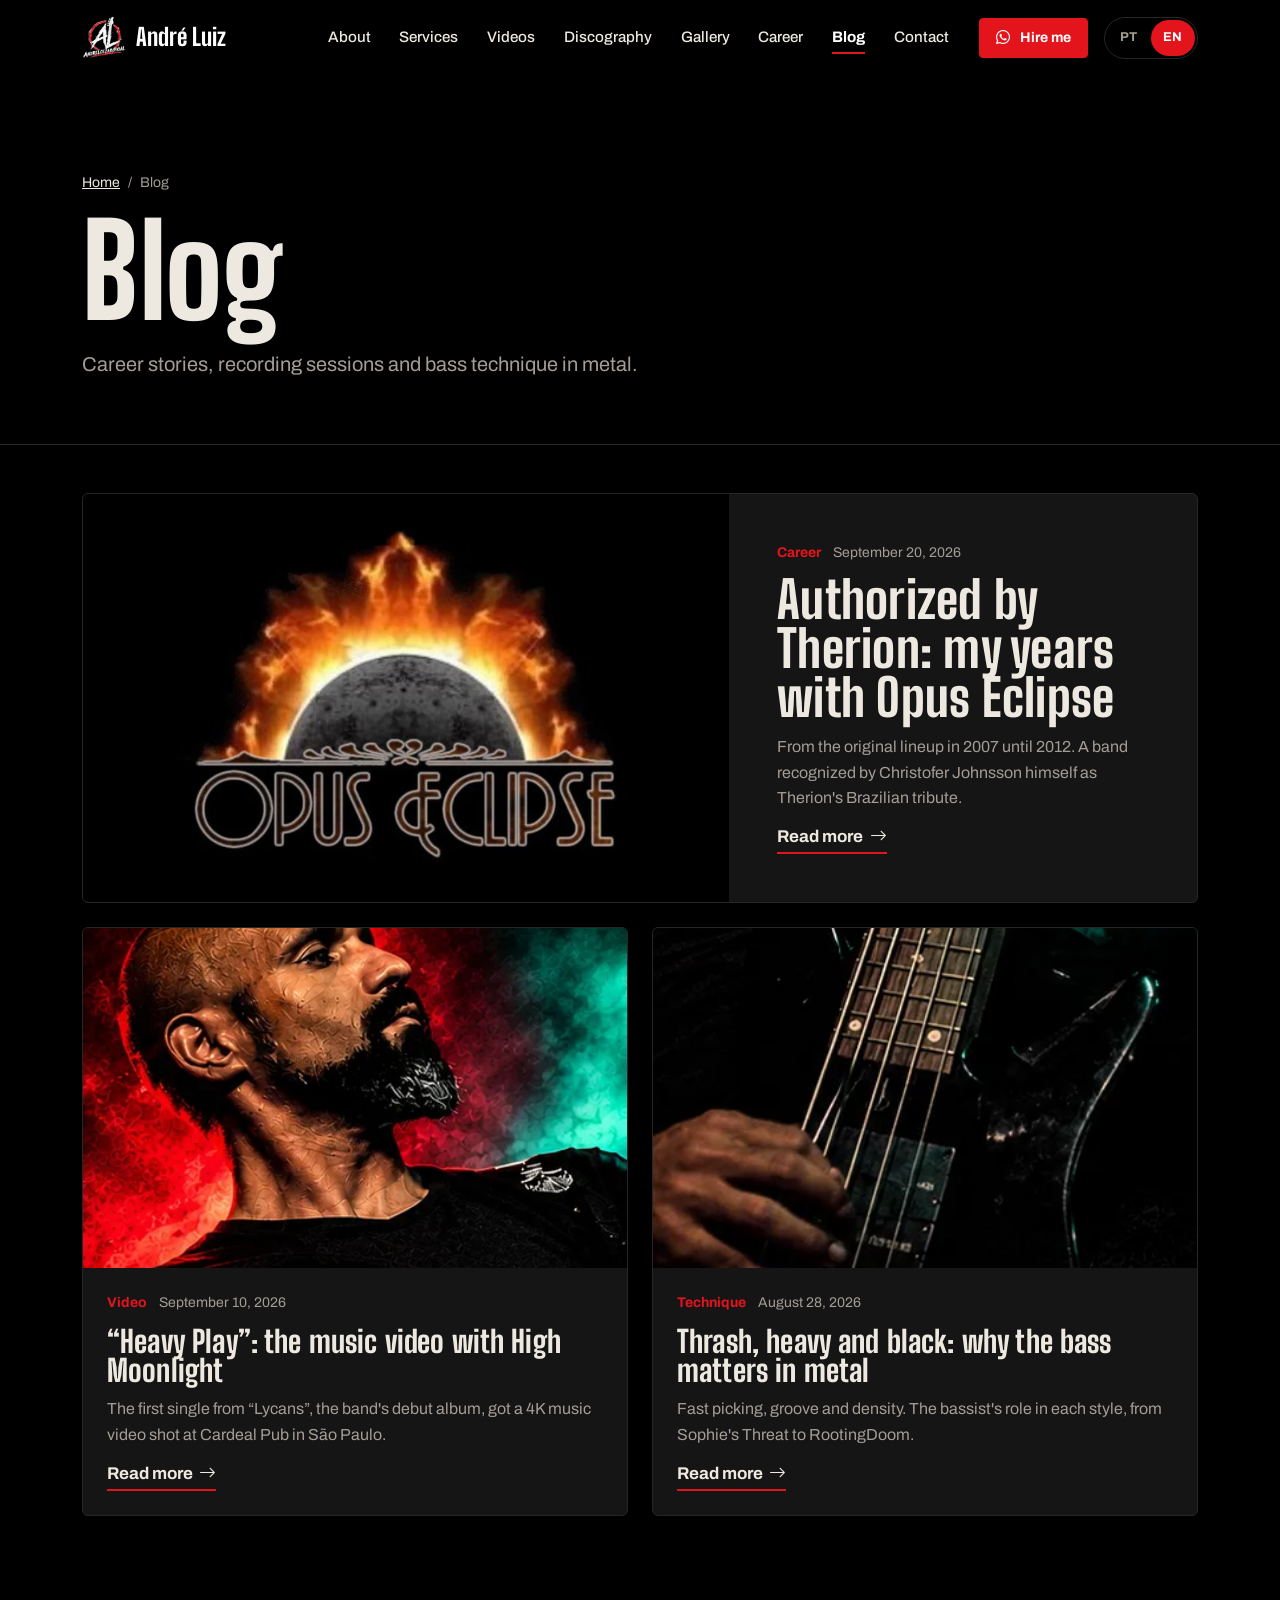
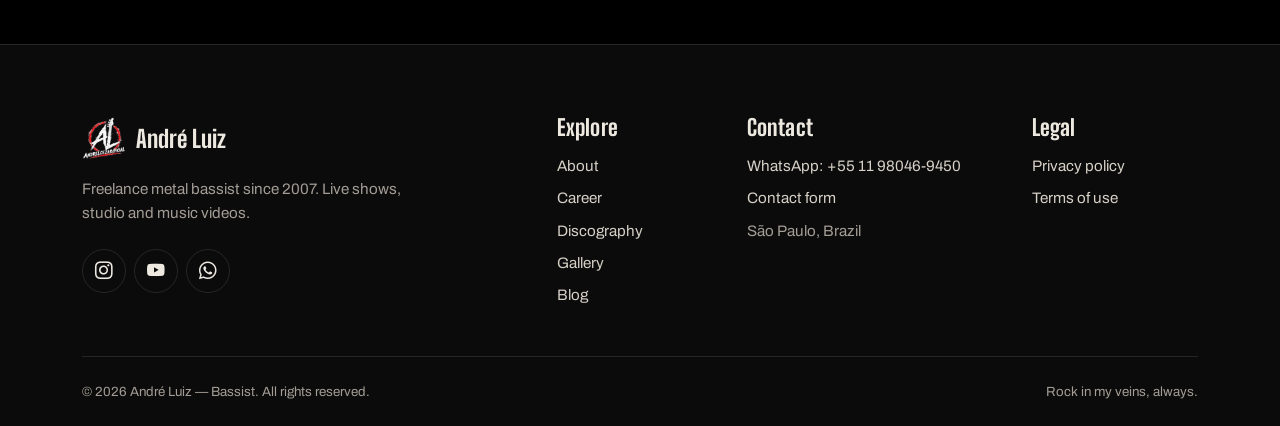
==== commit 70d627c2: "Vídeos: sincronização automática com o canal do YouTube - scripts/sync-youtube.mjs lê o feed público" ====
--- a/pages/blog.html
+++ b/pages/blog.html
@@ -27,7 +27,7 @@
 <link rel="preconnect" href="https://fonts.googleapis.com">
 <link rel="preconnect" href="https://fonts.gstatic.com" crossorigin>
 <link rel="stylesheet" href="https://fonts.googleapis.com/css2?family=Archivo:wght@400;500;600;700&family=Big+Shoulders+Display:wght@700;800;900&display=swap">
-<link rel="stylesheet" href="../assets/css/style.css?v=20261012">
+<link rel="stylesheet" href="../assets/css/style.css?v=20261013">
 </head>
 <body data-pagina="blog" data-base="../">
 <a class="pular btn btn-primary" href="#conteudo">Pular para o conteúdo</a>
@@ -117,8 +117,8 @@
 <button class="topo" type="button" aria-label="Voltar ao topo"><i class="bi bi-arrow-up" aria-hidden="true"></i></button>
 
 <script src="../assets/vendor/bootstrap/bootstrap.bundle.min.js" defer></script>
-<script src="../assets/js/i18n.js?v=20261012" defer></script>
-<script src="../assets/js/data.js?v=20261012" defer></script>
-<script src="../assets/js/script.js?v=20261012" defer></script>
+<script src="../assets/js/i18n.js?v=20261013" defer></script>
+<script src="../assets/js/data.js?v=20261013" defer></script>
+<script src="../assets/js/script.js?v=20261013" defer></script>
 </body>
 </html>
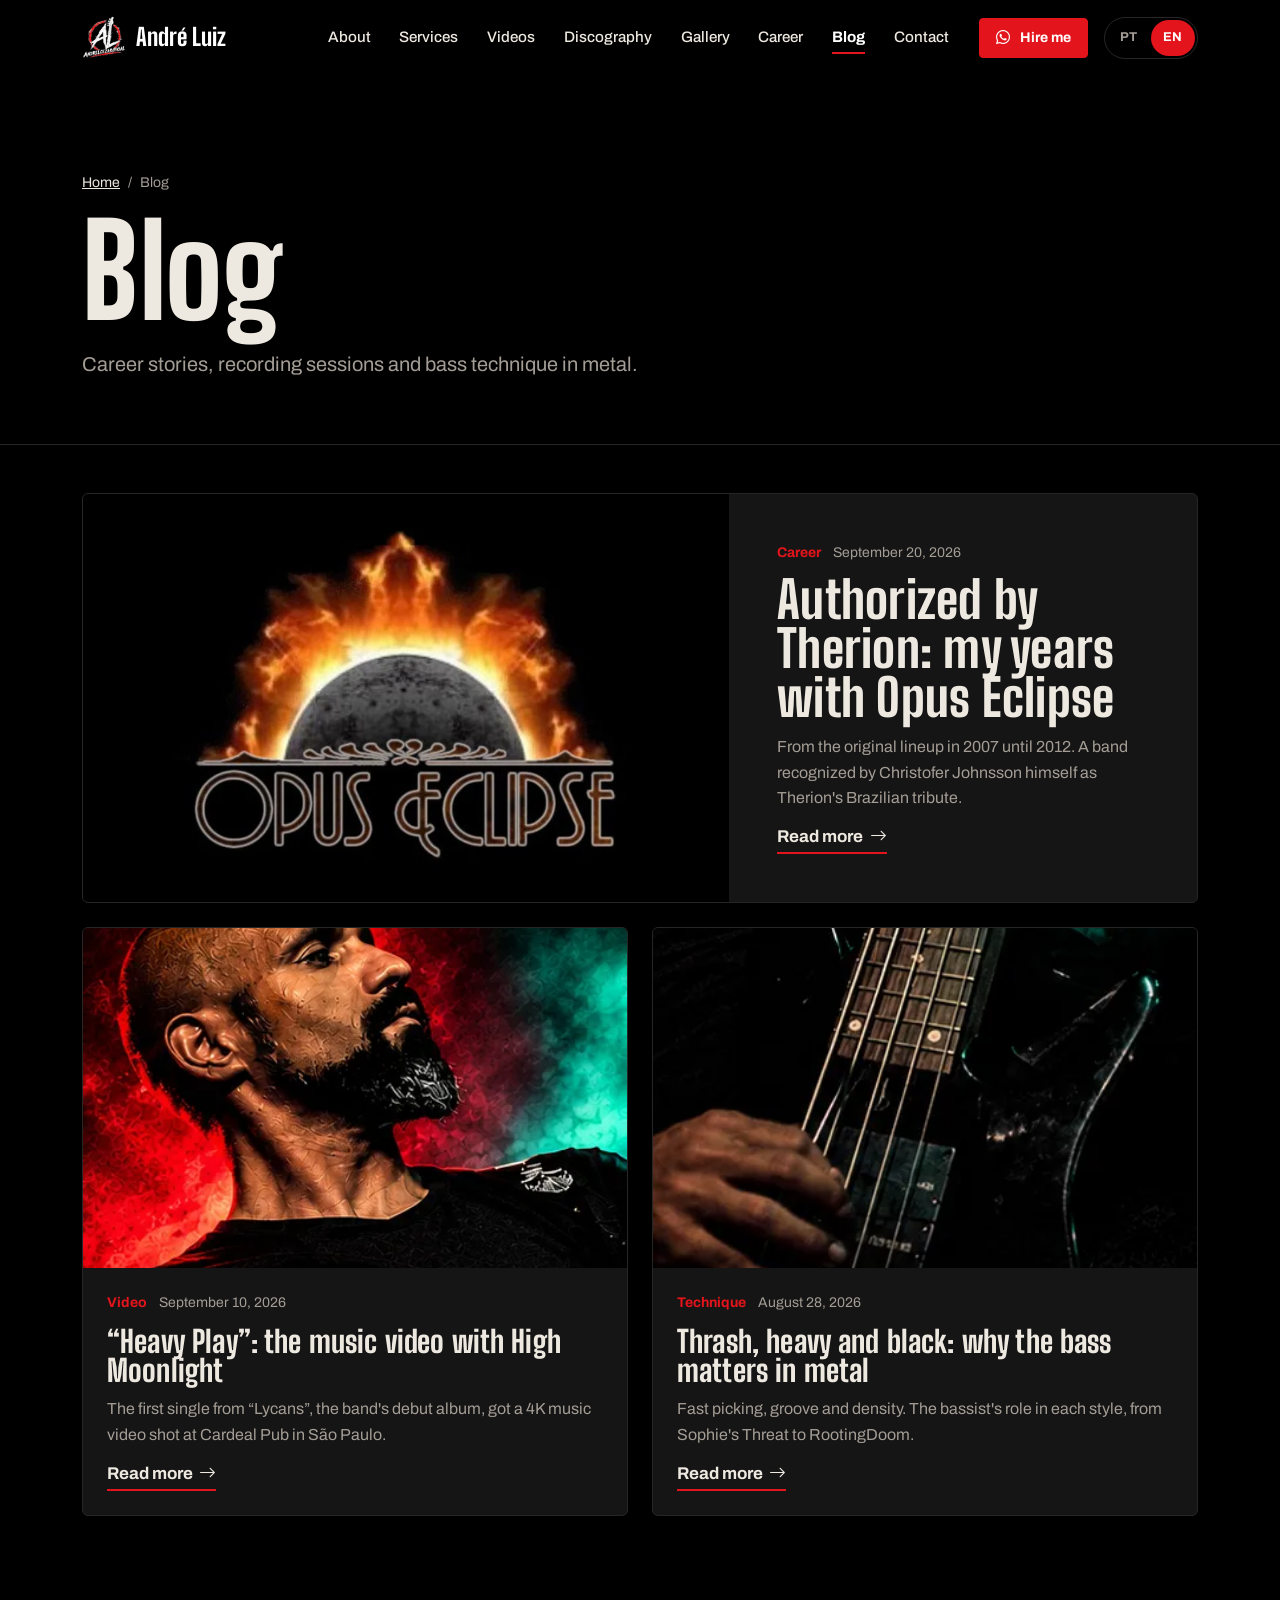
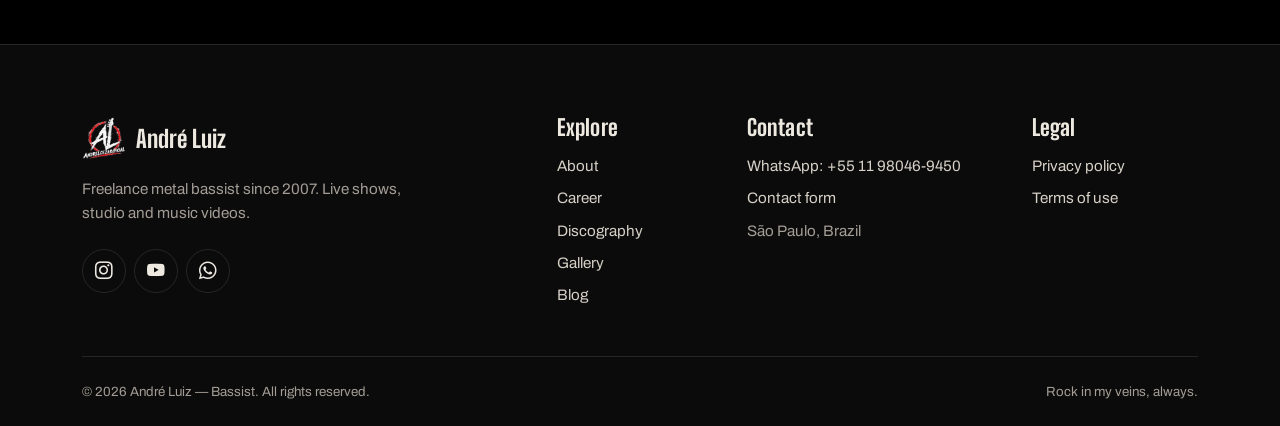
==== commit e3b137ac: "Vídeos: capas geradas automaticamente no estilo do site - scripts/gerar-capas.py (Pillow) cria asset" ====
--- a/pages/blog.html
+++ b/pages/blog.html
@@ -27,7 +27,7 @@
 <link rel="preconnect" href="https://fonts.googleapis.com">
 <link rel="preconnect" href="https://fonts.gstatic.com" crossorigin>
 <link rel="stylesheet" href="https://fonts.googleapis.com/css2?family=Archivo:wght@400;500;600;700&family=Big+Shoulders+Display:wght@700;800;900&display=swap">
-<link rel="stylesheet" href="../assets/css/style.css?v=20261013">
+<link rel="stylesheet" href="../assets/css/style.css?v=20261014">
 </head>
 <body data-pagina="blog" data-base="../">
 <a class="pular btn btn-primary" href="#conteudo">Pular para o conteúdo</a>
@@ -117,8 +117,8 @@
 <button class="topo" type="button" aria-label="Voltar ao topo"><i class="bi bi-arrow-up" aria-hidden="true"></i></button>
 
 <script src="../assets/vendor/bootstrap/bootstrap.bundle.min.js" defer></script>
-<script src="../assets/js/i18n.js?v=20261013" defer></script>
-<script src="../assets/js/data.js?v=20261013" defer></script>
-<script src="../assets/js/script.js?v=20261013" defer></script>
+<script src="../assets/js/i18n.js?v=20261014" defer></script>
+<script src="../assets/js/data.js?v=20261014" defer></script>
+<script src="../assets/js/script.js?v=20261014" defer></script>
 </body>
 </html>
--- a/assets/css/style.css
+++ b/assets/css/style.css
@@ -237,7 +237,7 @@
 .video-capa .play { position: absolute; right: 4%; bottom: 7%; width: clamp(56px, 6vw, 80px); height: clamp(56px, 6vw, 80px); border-radius: 50%; background: var(--al-vermelho); display: grid; place-items: center; font-size: clamp(1.6rem, 2.4vw, 2.2rem); color: #fff; box-shadow: 0 6px 20px rgba(0,0,0,.5); transition: transform .45s var(--al-ease), box-shadow .45s; }
 .video-capa .play .bi { margin-left: 6%; }
 .video-capa:hover .play { transform: scale(1.1); box-shadow: 0 0 0 12px rgba(227,20,27,.18); }
-[data-videos-lista] .video-capa .play { width: 48px; height: 48px; font-size: 1.4rem; right: 3%; bottom: 6%; }
+[data-videos-lista] .video-capa .play, [data-videos-canal-lista] .video-capa .play { width: 48px; height: 48px; font-size: 1.4rem; right: 3%; bottom: 6%; }
 .creditos { list-style: none; padding: 0; margin: 0; display: grid; gap: .4rem; font-size: .95rem; }
 .creditos span { color: var(--al-cinza); }
 .canal { border: 1px solid var(--al-linha); border-radius: var(--bs-border-radius-lg); background: var(--al-grafite-2); padding: 1.75rem 2rem; }
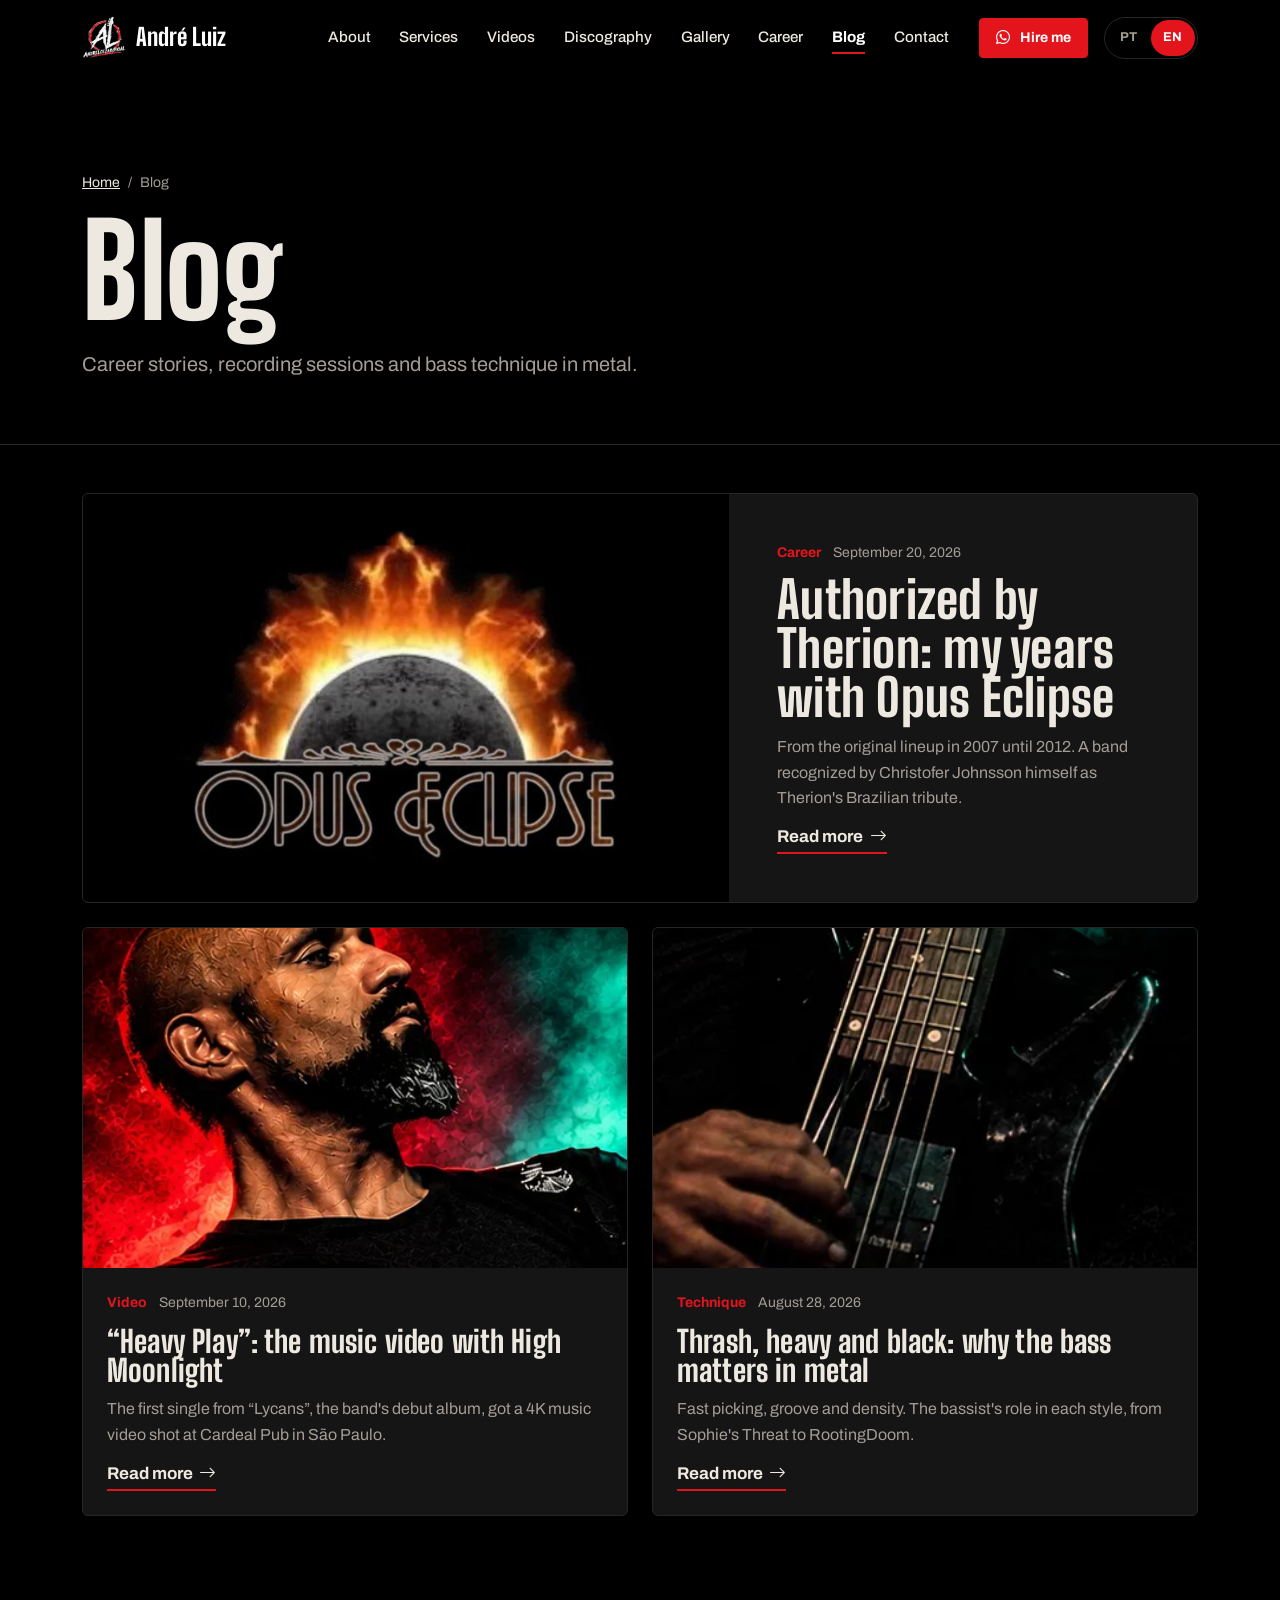
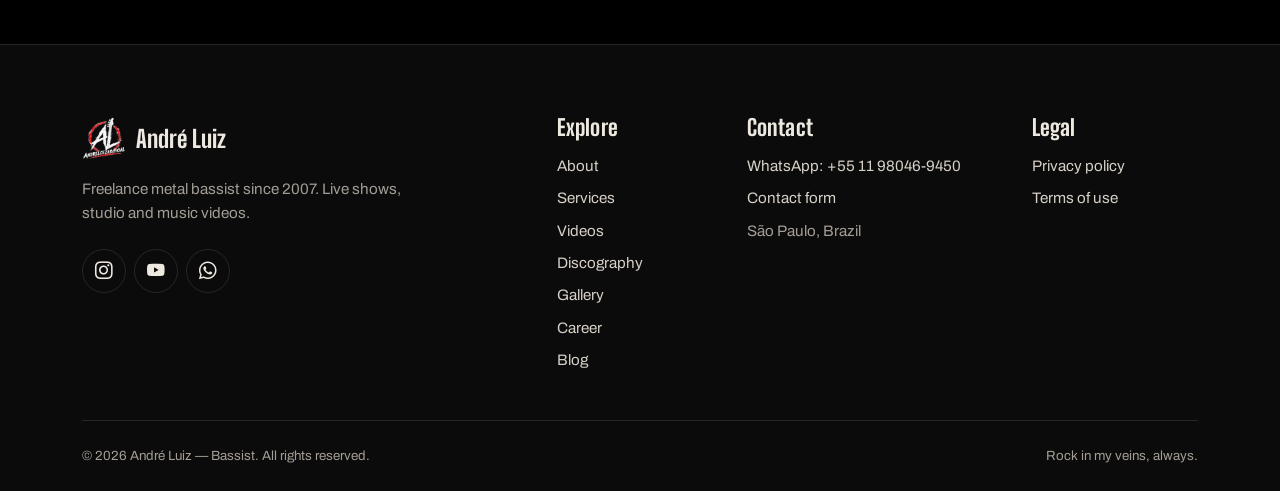
==== commit 334599a8: "Layout: revisão geral com ajustes para o celular - Vídeos e discografia viram carrosséis deslizantes" ====
--- a/pages/blog.html
+++ b/pages/blog.html
@@ -27,7 +27,7 @@
 <link rel="preconnect" href="https://fonts.googleapis.com">
 <link rel="preconnect" href="https://fonts.gstatic.com" crossorigin>
 <link rel="stylesheet" href="https://fonts.googleapis.com/css2?family=Archivo:wght@400;500;600;700&family=Big+Shoulders+Display:wght@700;800;900&display=swap">
-<link rel="stylesheet" href="../assets/css/style.css?v=20261014">
+<link rel="stylesheet" href="../assets/css/style.css?v=20261015">
 </head>
 <body data-pagina="blog" data-base="../">
 <a class="pular btn btn-primary" href="#conteudo">Pular para o conteúdo</a>
@@ -86,9 +86,11 @@
         <h2>Navegue</h2>
         <ul class="list-unstyled d-grid gap-2 mb-0">
           <li><a href="../index.html#sobre">Sobre</a></li>
-          <li><a href="../index.html#carreira">Carreira</a></li>
+          <li><a href="../index.html#servicos">Serviços</a></li>
+          <li><a href="../index.html#videos">Vídeos</a></li>
           <li><a href="../index.html#discografia">Discografia</a></li>
           <li><a href="../pages/galeria.html">Galeria</a></li>
+          <li><a href="../index.html#carreira">Carreira</a></li>
           <li><a href="../pages/blog.html">Blog</a></li>
         </ul>
       </div>
@@ -117,8 +119,8 @@
 <button class="topo" type="button" aria-label="Voltar ao topo"><i class="bi bi-arrow-up" aria-hidden="true"></i></button>
 
 <script src="../assets/vendor/bootstrap/bootstrap.bundle.min.js" defer></script>
-<script src="../assets/js/i18n.js?v=20261014" defer></script>
-<script src="../assets/js/data.js?v=20261014" defer></script>
-<script src="../assets/js/script.js?v=20261014" defer></script>
+<script src="../assets/js/i18n.js?v=20261015" defer></script>
+<script src="../assets/js/data.js?v=20261015" defer></script>
+<script src="../assets/js/script.js?v=20261015" defer></script>
 </body>
 </html>
--- a/assets/css/style.css
+++ b/assets/css/style.css
@@ -73,6 +73,7 @@
 .link-seta { font-weight: 700; text-decoration: none; border-bottom: 2px solid var(--al-vermelho); padding-bottom: 2px; display: inline-flex; align-items: center; gap: .4rem; }
 .link-seta .bi { transition: transform .25s var(--al-ease); }
 .link-seta:hover .bi { transform: translateX(4px); }
+@media (pointer: coarse) { .link-seta { min-height: 44px; } }
 
 /* ---------- Navbar ---------- */
 .navbar-al { height: var(--al-header-h); transition: background .4s, border-color .4s, height .4s; border-bottom: 1px solid transparent; }
@@ -199,8 +200,8 @@
 .badge-al { background: rgba(227,20,27,.15); color: #ff8a8e; border: 1px solid rgba(227,20,27,.35); font-weight: 600; font-size: .78rem; padding: .35em .65em; border-radius: 999px; }
 .badge-ano { background: transparent; color: var(--al-cinza); border: 1px solid var(--al-linha); font-weight: 500; font-size: .78rem; padding: .35em .65em; border-radius: 999px; }
 .lancamento h3 { font-size: 2rem; margin: .2rem 0 0; }
-.lancamento p { color: var(--al-cinza); font-size: .95rem; flex: 1; margin: 0; }
-.lancamento .btn { align-self: flex-start; }
+.lancamento p { color: var(--al-cinza); font-size: .95rem; margin: 0; }
+.lancamento .btn { align-self: flex-start; margin-top: auto; }
 
 /* ---------- Estilos (faixa) ---------- */
 .generos { padding-block: clamp(1.75rem, 4vw, 2.75rem); overflow: hidden; border-block: 1px solid var(--al-linha); }
@@ -333,7 +334,11 @@
 .footer ul a:hover { color: var(--al-vermelho); }
 .redes a { width: 44px; height: 44px; border-radius: 50%; border: 1px solid var(--al-linha); display: grid; place-items: center; font-size: 1.1rem; text-decoration: none; transition: background .2s, border-color .2s; }
 .redes a:hover { background: var(--al-vermelho); border-color: var(--al-vermelho); color: #fff; }
-.topo { position: fixed; right: 1.25rem; bottom: 1.25rem; z-index: 1020; width: 52px; height: 52px; border-radius: 50%; border: 0; background: var(--al-vermelho); color: #fff; display: grid; place-items: center; font-size: 1.25rem; opacity: 0; visibility: hidden; transform: translateY(12px); transition: opacity .4s, transform .4s var(--al-ease), visibility .4s; }
+.topo { position: fixed; right: 1.25rem; bottom: 1.25rem; z-index: 1020; width: 48px; height: 48px; border-radius: 50%; border: 1px solid rgba(227,20,27,.7); background: rgba(12,12,12,.82); color: #fff; display: grid; place-items: center; font-size: 1.15rem; backdrop-filter: blur(6px); opacity: 0; visibility: hidden; transform: translateY(12px); transition: opacity .4s, transform .4s var(--al-ease), visibility .4s, background .2s; }
+.topo:hover, .topo:focus-visible { background: var(--al-vermelho); }
+/* some quando o rodapé aparece, para não cobrir links */
+.topo.visivel.no-fim { opacity: 0; visibility: hidden; }
+@media (max-width: 767.98px) { .topo { right: .75rem; bottom: .75rem; width: 44px; height: 44px; } }
 .topo.visivel { opacity: 1; visibility: visible; transform: none; }
 
 /* ---------- Páginas internas ---------- */
@@ -353,3 +358,11 @@
   .entra, .revelar { opacity: 1; transform: none; }
   .hero__fundo, .generos__linha { transform: none !important; }
 }
+
+/* ---------- Listas em carrossel no celular (vídeos e discografia) ---------- */
+@media (max-width: 767.98px) {
+  .rolagem-x { flex-wrap: nowrap; overflow-x: auto; overscroll-behavior-x: contain; scroll-snap-type: x mandatory; scroll-padding-inline: calc(var(--bs-gutter-x) * .5); scrollbar-width: none; padding-bottom: .25rem; }
+  .rolagem-x::-webkit-scrollbar { display: none; }
+  .rolagem-x > .col { flex: 0 0 84%; max-width: 84%; scroll-snap-align: start; }
+  .rolagem-x .revelar { opacity: 1; transform: none; }
+}
